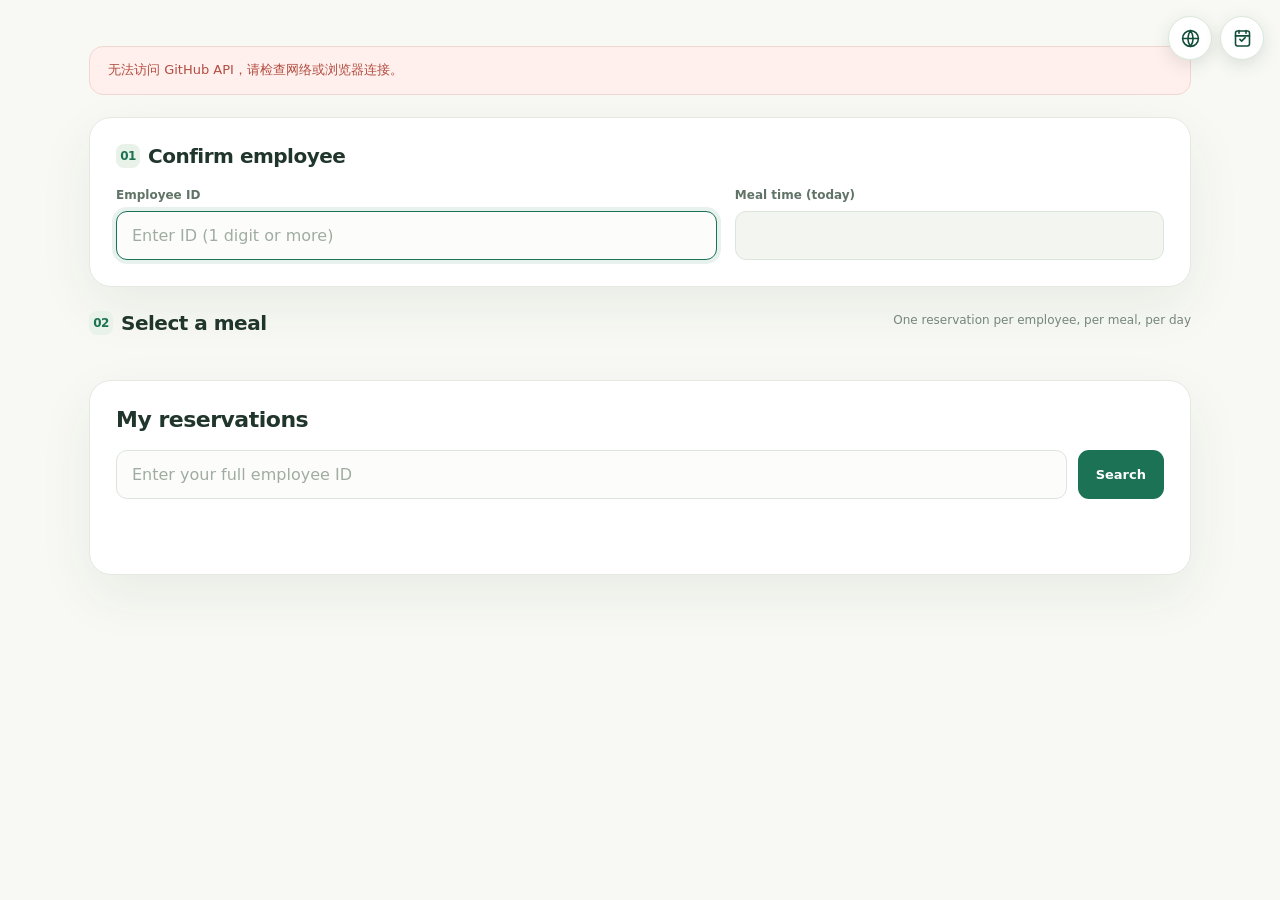
==== index.html @ 6b000e16 "Add files via upload" ====
<!doctype html>
<html lang="zh-CN">
<head>
  <meta charset="utf-8"><meta name="viewport" content="width=device-width, initial-scale=1">
  <meta name="theme-color" content="#f8f9f4">
  <title>员工用餐预约</title>
  <link rel="stylesheet" href="./styles.css">
</head>
<body class="staff-page">
  <!-- Two fixed, icon-only actions float over the page; they do not reserve a header row. -->
  <nav class="floating-staff-nav" aria-label="快速操作 / Quick actions">
    <label class="language-picker" for="languageSelect">
      <svg class="floating-icon" viewBox="0 0 24 24" fill="none" stroke="currentColor" stroke-width="1.8" stroke-linecap="round" stroke-linejoin="round" aria-hidden="true">
        <circle cx="12" cy="12" r="9"/><path d="M3 12h18M12 3a15 15 0 0 1 0 18M12 3a15 15 0 0 0 0 18"/>
      </svg>
      <select id="languageSelect" aria-label="选择语言 / Choose language / Elegir idioma">
        <option value="zh">中文</option>
        <option value="en">English</option>
        <option value="es">Español (México)</option>
      </select>
    </label>
    <a class="navlink" href="#myReservations" id="jumpToLookup" title="我的预约">
      <svg class="floating-icon" viewBox="0 0 24 24" fill="none" stroke="currentColor" stroke-width="1.8" stroke-linecap="round" stroke-linejoin="round" aria-hidden="true">
        <rect x="4" y="3.5" width="16" height="17" rx="2.4"/><path d="M8 3v3M16 3v3M4 9h16m-11 4 2 2 4-4"/>
      </svg>
      <span class="sr-only" data-i18n="myReservations">我的预约</span>
    </a>
  </nav>
  <main class="shell main compact-main">
    <div id="demoHint" class="notice hidden" data-i18n="demoNotice">🧪 演示模式：数据仅保存在当前浏览器，不会写入正式系统。</div>
    <div id="globalStatus" class="notice hidden" role="status" aria-live="polite"></div>
    <section class="panel" aria-labelledby="employeeTitle">
      <div class="panel-head"><h2 class="section-title" id="employeeTitle"><span class="step">01</span><span data-i18n="employeeSection">确认员工信息</span></h2></div>
      <div class="fields">
        <div>
          <label class="label" for="employeeInput" data-i18n="employeeId">员工工号</label>
          <div class="search-wrap"><input id="employeeInput" class="control" type="search" inputmode="numeric" autocomplete="off" placeholder="输入工号（支持 1 位起）" aria-autocomplete="list" aria-expanded="false" aria-controls="employeeDropdown"><div id="employeeDropdown" class="dropdown hidden" role="listbox"></div></div>
          <div id="selectedEmployee" class="employee-selected hidden"></div>
        </div>
        <div><label class="label" for="mealDate" data-i18n="mealDate">用餐时间（当天）</label><input id="mealDate" type="text" class="control fixed-date" readonly aria-readonly="true"></div>
      </div>
    </section>
    <section class="section-margin" aria-labelledby="mealsTitle"><div class="panel-head" style="margin-bottom:0"><h2 class="section-title" id="mealsTitle"><span class="step">02</span><span data-i18n="chooseMeal">选择预约餐次</span></h2><span class="hint" data-i18n="mealRule">每位员工每天每个餐次限预约一次</span></div><div id="mealsGrid" class="meal-grid"><div class="panel" style="grid-column:1/-1;color:#748b7b" data-i18n="loadingMeals">正在读取餐次设置…</div></div></section>
    <section id="myReservations" class="panel lookup-panel" aria-labelledby="lookupTitle"><div class="lookup-head"><h2 id="lookupTitle" data-i18n="lookupTitle">查看我的预约</h2></div><div class="lookup-row"><input id="lookupEmployeeId" type="search" inputmode="numeric" class="control" placeholder="输入完整工号查看预约号码"><button id="lookupBtn" class="action" data-i18n="lookupBtn">查询预约</button></div><div id="lookupStatus" class="status" role="status"></div><div id="reservationList" class="reservation-list" aria-live="polite"></div></section>
  </main>
  <div class="modal-backdrop" id="reserveModal" role="dialog" aria-modal="true" aria-labelledby="modalTitle" aria-hidden="true"><div class="modal"><button id="closeModal" class="x" aria-label="关闭">×</button><div class="confirm-icon" id="modalEmoji">🥢</div><h2 id="modalTitle"></h2><p id="modalText" class="modal-desc"></p><div class="modal-detail" id="modalDetail"></div><div id="modalStatus" class="status" aria-live="polite"></div><div class="modal-actions"><button id="cancelBtn" class="action secondary" data-i18n="goBack">返回修改</button><button id="confirmBtn" class="action" data-i18n="confirm">确认预约</button></div></div></div>
  <div id="toast" class="toast" role="status"></div>
  <script src="./config.js"></script><script type="module" src="./staff.js"></script>
</body></html>
---- styles.css ----
:root{--ink:#20352c;--muted:#75867b;--green:#1c7254;--green-dark:#124d3a;--line:#e6e9e1;--cream:#f8f9f4;--white:#fff;--gold:#c7a36e;--red:#b74f46;--shadow:0 20px 55px rgba(29,62,43,.07)}
*{box-sizing:border-box}html{scroll-behavior:smooth}body{margin:0;color:var(--ink);font-family:Inter,"PingFang SC","Microsoft YaHei",system-ui,sans-serif;background:var(--cream);-webkit-font-smoothing:antialiased}button,input,select{font:inherit}button{cursor:pointer}button:disabled{opacity:.55;cursor:not-allowed}a{color:inherit;text-decoration:none}.shell{max-width:1150px;margin:0 auto;padding:0 24px}.topbar{height:76px;display:flex;justify-content:space-between;align-items:center;border-bottom:1px solid rgba(33,71,50,.09);gap:15px}.logo{display:flex;align-items:center;gap:12px;font-weight:850;letter-spacing:-.5px;font-size:20px}.logo-mark{display:grid;place-items:center;height:40px;width:40px;border-radius:13px;background:var(--green-dark);color:#fff;font-size:20px}.logo small{display:block;font-size:10px;font-weight:650;letter-spacing:2px;color:var(--muted);margin-top:1px}.topnav{display:flex;gap:10px;align-items:center}.navlink{font-size:13px;font-weight:700;border:1px solid var(--line);padding:10px 15px;border-radius:100px;background:#fff}.navlink:hover{border-color:var(--green);color:var(--green)}.main{padding-top:35px;padding-bottom:70px}.eyebrow{text-transform:uppercase;letter-spacing:2.1px;font-size:11px;font-weight:850;color:var(--green)}h1,h2,h3,p{margin-top:0}h1{font-size:clamp(30px,5vw,49px);letter-spacing:-1.4px;line-height:1.15;margin-bottom:15px}h2{font-size:22px;letter-spacing:-.5px}.lead{line-height:1.85;color:#687c70;font-size:14px}.hero{background:linear-gradient(118deg,#e9f1e7 0%,#f8f7ee 70%);border:1px solid #e1e9dc;border-radius:25px;display:grid;grid-template-columns:1.5fr 1fr;padding:34px 40px;gap:22px;overflow:hidden;position:relative;min-height:232px}.hero:after{content:"";position:absolute;width:270px;height:270px;border-radius:100%;border:38px solid rgba(204,173,112,.16);right:-90px;top:-135px;pointer-events:none}.hero h1{position:relative;z-index:1}.hero-art{display:flex;justify-content:flex-end;align-items:center;font-size:103px;position:relative;z-index:1;filter:drop-shadow(0 14px 12px rgba(30,80,42,.13))}.hero .lead{max-width:570px;margin:0}.notice{margin:22px 0;padding:13px 18px;border-radius:14px;background:#edf4eb;color:#46745b;border:1px solid #d9e8d9;font-size:13px;line-height:1.6}.notice.error{background:#fff0ed;border-color:#f1d7d0;color:#b34d40}.notice.hidden,.hidden{display:none!important}.panel{background:var(--white);border:1px solid var(--line);border-radius:22px;box-shadow:var(--shadow);padding:26px}.panel-head{display:flex;justify-content:space-between;align-items:flex-start;gap:12px;margin-bottom:20px}.step{display:inline-flex;align-items:center;justify-content:center;width:24px;height:24px;border-radius:8px;background:#e8f2e9;color:var(--green);font-size:12px;font-weight:900;margin-right:8px}.section-title{display:flex;align-items:center;font-size:20px;margin:0}.hint{color:var(--muted);font-size:12px;line-height:1.6}.fields{display:grid;grid-template-columns:1.4fr 1fr;gap:18px}.label{font-size:12px;color:#607366;font-weight:750;display:block;margin-bottom:9px}.control{width:100%;height:49px;border:1px solid #dce5dc;background:#fcfdfa;border-radius:11px;color:var(--ink);padding:0 15px;outline:none;transition:box-shadow .2s,border-color .2s}.control:focus{border-color:var(--green);box-shadow:0 0 0 4px #1c72541a}.control::placeholder{color:#a0aca2}.search-wrap{position:relative}.dropdown{position:absolute;z-index:30;top:calc(100% + 5px);left:0;right:0;border-radius:13px;border:1px solid var(--line);background:#fff;box-shadow:0 15px 50px #253d2c26;max-height:260px;overflow-y:auto}.dropdown-item{display:flex;justify-content:space-between;gap:8px;padding:13px 15px;cursor:pointer;border-bottom:1px solid #f0f2ed;font-size:13px}.dropdown-item:hover,.dropdown-item.active{background:#edf6ef}.dropdown-item span{font-weight:800;color:var(--green)}.dropdown-item small{color:#74867d}.dropdown-message{padding:16px;color:var(--muted);font-size:12px}.employee-selected{background:#eaf5ec;border:1px solid #d2e9d9;margin-top:13px;padding:11px 14px;border-radius:11px;color:var(--green-dark);font-size:13px;display:flex;gap:9px;align-items:center;justify-content:space-between}.employee-selected button{background:none;border:0;font-size:12px;color:var(--green);text-decoration:underline}.tiny-note{font-size:11px;color:#8b9c8e;margin-top:8px;line-height:1.7}.section-margin{margin-top:24px}.meal-grid{display:grid;grid-template-columns:repeat(3,minmax(0,1fr));gap:15px;margin-top:20px}.meal-card{background:#fff;border:1px solid var(--line);padding:22px;border-radius:19px;min-height:231px;display:flex;flex-direction:column;transition:border .2s,transform .2s}.meal-card:hover{border-color:#bdcfc0;transform:translateY(-2px)}.meal-card.disabled{background:#f9f9f6;opacity:.68}.meal-top{display:flex;align-items:center;justify-content:space-between;gap:8px;margin-bottom:15px}.meal-emoji{font-size:35px}.pill{font-size:10px;font-weight:800;border-radius:99px;padding:6px 9px;background:#e8f3e8;color:#327452}.pill.lock{background:#f0f0ea;color:#788477}.meal-card h3{font-size:22px;margin:0 0 4px}.meal-card .subtitle{font-size:12px;color:var(--muted);margin-bottom:16px}.meal-time{font-size:13px;color:#51695b;font-weight:650;margin-bottom:16px}.action{padding:12px 18px;border:0;border-radius:11px;background:var(--green);color:#fff;font-size:13px;font-weight:800;transition:background .2s}.action:hover{background:var(--green-dark)}.action.ghost{background:#ebf3eb;color:var(--green)}.action.secondary{background:#fff;border:1px solid #d6e3d9;color:var(--green)}.action.danger{background:#fff1ef;border:1px solid #f6d4cf;color:#af4239}.action.small{padding:9px 12px;font-size:12px;border-radius:9px}.meal-card .action{margin-top:auto;width:100%}.status{font-size:13px;line-height:1.65;margin-top:11px;min-height:20px;color:var(--green)}.status.error{color:var(--red)}.lookup-panel{margin-top:25px}.lookup-head{display:flex;justify-content:space-between;align-items:center;gap:12px}.lookup-head h2{margin:0}.lookup-row{display:flex;gap:11px;margin-top:18px}.lookup-row .control{flex:1;min-width:0}.reservation-list{display:grid;gap:12px;margin-top:18px}.res-item{display:grid;grid-template-columns:1fr auto;gap:10px;padding:16px 18px;background:#f8faf6;border:1px solid #e5ece3;border-radius:13px}.res-item strong{font-size:14px}.res-item small{display:block;color:var(--muted);margin-top:7px;font-size:12px;line-height:1.7}.code{font-size:19px;color:var(--green);font-weight:900;letter-spacing:1px;font-variant-numeric:tabular-nums}.res-item .code{align-self:center}.footer{padding:27px 0 34px;border-top:1px solid var(--line);display:flex;gap:12px;justify-content:space-between;color:#8da096;font-size:11px}.modal-backdrop{position:fixed;inset:0;background:rgba(15,33,24,.54);z-index:100;display:none;align-items:center;justify-content:center;padding:20px}.modal-backdrop.on{display:flex}.modal{width:min(100%,470px);border-radius:24px;background:#fff;box-shadow:0 30px 80px #091d1644;padding:30px;position:relative}.modal .x{position:absolute;right:18px;top:14px;border:0;background:#f1f4ee;border-radius:100%;width:32px;height:32px;font-size:20px;color:#60816b}.confirm-icon{font-size:44px;margin:0 0 13px}.modal h2{margin:0 0 10px}.modal-desc{line-height:1.9;color:#678071;font-size:13px}.modal-detail{margin:18px 0;background:#f3f7f1;border-radius:12px;padding:16px;font-size:14px;line-height:2}.modal-detail strong{color:var(--green)}.modal-actions{display:flex;gap:10px;margin-top:18px}.modal-actions .action{flex:1}.toast{position:fixed;z-index:200;bottom:23px;left:50%;transform:translateX(-50%);background:var(--green-dark);color:#fff;padding:13px 22px;border-radius:14px;box-shadow:0 12px 35px #001d1640;max-width:min(500px,90vw);font-size:13px;display:none}.toast.show{display:block}
/* Admin */
.admin-shell{max-width:1240px}.admin-heading{display:flex;align-items:flex-start;justify-content:space-between;gap:20px;padding:34px 0 25px}.admin-heading h1{font-size:34px;margin:8px 0 8px}.flex{display:flex;align-items:center;gap:10px;flex-wrap:wrap}.muted{font-size:12px;color:var(--muted)}.stats{display:grid;grid-template-columns:repeat(4,1fr);gap:14px}.stat-card{background:#fff;border-radius:16px;border:1px solid var(--line);padding:20px}.stat-card .num{font-size:31px;font-weight:850;color:var(--green-dark);margin:9px 0 3px}.tabs{display:flex;gap:8px;margin:24px 0 18px;border-bottom:1px solid var(--line);padding-bottom:10px;overflow-x:auto}.tab{border:0;border-radius:10px;padding:11px 19px;background:transparent;color:#728779;font-weight:800;white-space:nowrap}.tab.active{background:#e5f0e6;color:var(--green)}.tab-panel{display:none}.tab-panel.active{display:block}.filters-admin{display:grid;grid-template-columns:1fr 1fr 1fr 1fr auto;gap:10px;align-items:end;margin-bottom:17px}.filter-field .label{margin-bottom:6px}.filter-field .control{height:42px}.table-scroll{overflow-x:auto}.data-table{border-collapse:collapse;width:100%;font-size:13px}.data-table th{color:#819287;font-size:11px;text-align:left;font-weight:800;background:#f7faf6;white-space:nowrap}.data-table th,.data-table td{padding:14px 12px;border-bottom:1px solid #edf0eb}.data-table td{white-space:nowrap}.data-table tr:hover td{background:#fafcf9}.data-table .id-cell{font-weight:800;color:var(--green);letter-spacing:.5px}.table-head{display:flex;align-items:center;justify-content:space-between;gap:10px;margin-bottom:17px}.admin-empty{text-align:center;padding:42px 0;color:var(--muted);font-size:13px}.upload-zone{display:grid;place-items:center;min-height:145px;text-align:center;border:2px dashed #ccded0;border-radius:15px;background:#f9fcf7;cursor:pointer;padding:16px}.upload-zone input{display:none}.upload-zone strong{display:block;margin:7px 0;font-size:15px}.upload-zone small{color:var(--muted)}.roster-split{display:grid;grid-template-columns:1fr 1.15fr;gap:20px}.tip-list{color:#6b8171;font-size:13px;line-height:2}.radio-row{display:flex;align-items:center;gap:16px;margin:15px 0;font-size:13px}.radio-row label{display:flex;gap:5px;align-items:center;cursor:pointer}.config-grid{display:grid;grid-template-columns:repeat(3,minmax(0,1fr));gap:14px;margin:18px 0}.config-card{border:1px solid var(--line);border-radius:17px;padding:19px;background:#fcfdfb}.config-card h3{margin-bottom:7px}.times{display:grid;grid-template-columns:1fr 1fr;gap:10px;margin-top:18px}.times input{min-width:0}.toggle-line{display:flex;gap:9px;align-items:center;margin-top:15px;font-size:13px;font-weight:700}.advanced{display:grid;grid-template-columns:1fr 1fr;gap:15px;margin-top:20px}.login-bg{min-height:calc(100vh - 77px);display:grid;place-items:center;padding:35px 20px}.login-panel{width:100%;max-width:430px}.login-panel h1{font-size:30px}.login-panel .control{margin:8px 0 16px}.login-panel .action{width:100%}.admin-row-actions{display:flex;gap:7px}.desktop-only{display:initial}.mobile-reservations{display:none}.admin-entries{display:grid;gap:10px}.admin-entry{padding:16px;border:1px solid var(--line);border-radius:14px}.admin-entry .item-head{display:flex;justify-content:space-between;gap:10px}.admin-entry .item-meta{font-size:12px;color:var(--muted);margin:9px 0;line-height:1.9}.admin-entry .action{margin-top:5px}
@media(max-width:850px){.meal-grid{grid-template-columns:repeat(2,minmax(0,1fr))}.stats{grid-template-columns:repeat(2,minmax(0,1fr))}.filters-admin{grid-template-columns:repeat(2,1fr)}.roster-split{grid-template-columns:1fr}.hero-art{font-size:77px}.hero{grid-template-columns:1.65fr 1fr}.config-grid{grid-template-columns:1fr 1fr}}
@media(max-width:600px){.shell{padding:0 16px}.topbar{height:67px}.logo{font-size:17px}.logo-mark{width:35px;height:35px}.navlink{font-size:11px;padding:8px 10px}.main{padding-top:18px}.hero{padding:26px 23px;grid-template-columns:1fr;min-height:225px}.hero-art{position:absolute;right:14px;bottom:4px;font-size:59px;opacity:.3}.hero h1{font-size:35px}.hero .lead{position:relative;z-index:1;max-width:88%;font-size:12px}.panel{padding:19px}.fields{grid-template-columns:1fr}.meal-grid{grid-template-columns:1fr}.meal-card{min-height:185px;padding:19px}.meal-card .meal-top{margin-bottom:4px}.meal-card h3{font-size:20px}.meal-card .subtitle{margin-bottom:7px}.meal-card .meal-time{margin-bottom:11px}.lookup-head{align-items:flex-start}.lookup-head h2{font-size:19px}.lookup-row{flex-direction:column}.res-item{grid-template-columns:1fr}.res-item .code{font-size:17px}.footer{flex-direction:column}.admin-heading{display:block;padding-top:26px}.admin-heading h1{font-size:29px}.admin-heading .flex{margin-top:14px}.stats{gap:9px}.stat-card{padding:14px}.stat-card .num{font-size:25px}.tabs{margin-top:17px}.filters-admin{grid-template-columns:1fr 1fr}.filters-admin .action{grid-column:span 2}.data-table{min-width:650px}.mobile-reservations{display:block}.desktop-reservations{display:none}.config-grid,.advanced{grid-template-columns:1fr}.modal{padding:23px}.modal-actions{flex-direction:column-reverse}}
/* v2: compact employee layout, locked calendar day, language switch and configurable meals */
.compact-main{padding-top:25px;padding-bottom:55px}
.staff-topbar{height:73px}
.language-btn{white-space:nowrap;color:var(--green-dark)}
.fixed-date{background:#f3f6f0;cursor:default;color:#526f5c;font-weight:750}
.meal-grid{grid-template-columns:repeat(auto-fit,minmax(235px,1fr))}
.meal-card .subtitle:empty{display:none}
.config-grid{grid-template-columns:repeat(auto-fit,minmax(275px,1fr))}
.config-card .meal-name-fields{display:grid;grid-template-columns:1fr;gap:9px;margin:14px 0}
.config-card .meal-name-fields .label{margin-bottom:5px}
.config-card .meal-name-fields .control{height:41px}
.config-card .meal-card-header{display:flex;justify-content:space-between;align-items:center;gap:8px}
.config-card .meal-card-header .btn-row{display:flex;gap:5px}
.config-card .meal-card-header .small{padding:7px 10px}
@media(max-width:600px){.staff-topbar .logo{font-size:15px}.staff-topbar .topnav{gap:6px}.staff-topbar .navlink{font-size:11px;padding:8px 9px}}

/* V3: explicitly selectable language; compact admin sign-in view */
.language-picker{
  display:inline-flex;align-items:center;position:relative;gap:7px;
  min-height:39px;padding:0 12px;border:1px solid var(--line);border-radius:100px;
  background:#fff;color:var(--green-dark);font-size:13px;font-weight:750;
  transition:border-color .2s,box-shadow .2s;
}
.language-picker:hover{border-color:var(--green)}
.language-picker:focus-within{border-color:var(--green);box-shadow:0 0 0 4px #1c72541a}
.language-picker .language-icon{font-size:14px;flex:none}
.language-picker select{
  appearance:none;-webkit-appearance:none;border:0;background:transparent;
  color:inherit;font-weight:750;font-size:13px;outline:0;cursor:pointer;
  padding:8px 15px 8px 0;max-width:150px;min-width:0;
}
.language-picker select option{background:#fff;color:#253b30}
.language-chevron{position:absolute;right:10px;top:50%;transform:translateY(-55%);font-size:17px;pointer-events:none;color:var(--green-dark)}
/* Login only fills the viewport; the dashboard scrolls normally after signing in. */
body.admin-login-mode{height:100dvh;min-height:100vh;display:flex;flex-direction:column;overflow:hidden}
.admin-login-mode > .topbar{flex:none;width:100%}
.admin-login-mode .login-bg{flex:1;min-height:0;display:flex;align-items:center;justify-content:center;padding:16px 20px}
.admin-login-mode > .footer{display:none}
.login-panel{max-width:410px;padding:28px 30px}
.login-icon{width:50px;height:50px;display:grid;place-items:center;background:#ecf4ec;border-radius:16px;font-size:27px;margin:0 0 17px}
.login-panel .eyebrow{margin-bottom:8px}
.login-panel h1{font-size:27px;margin-bottom:10px;letter-spacing:-.7px}
.login-panel .login-subtitle{font-size:13px;margin-bottom:20px;line-height:1.6}
.login-panel .control{margin:0 0 13px}
.login-panel .action{min-height:45px}
.login-panel .status{margin-top:8px;min-height:0}
.login-panel .login-note{margin-top:15px;margin-bottom:0}
@media(max-width:600px){
  .language-picker{padding:0 9px;gap:4px;min-height:36px}
  .language-picker select{max-width:100px;font-size:12px;padding-right:14px}
  .language-chevron{right:8px}
  .login-panel{padding:23px 22px}
  .admin-login-mode .login-bg{padding:12px 16px}
}
@media(max-height:600px){
  body.admin-login-mode{height:auto;min-height:100dvh;overflow-y:auto}
  .admin-login-mode .login-bg{min-height:0;padding:12px 16px}
  .login-panel{padding:18px 22px}
  .login-icon{display:none}
  .login-panel .login-subtitle{margin-bottom:13px}
}

/* V6 — Floating icon-only controls. No blank header row above the form. */
.staff-page .meal-grid{grid-template-columns:repeat(3,minmax(0,1fr))}
.staff-page .compact-main{padding-top:24px}
.sr-only{position:absolute!important;width:1px;height:1px;padding:0;margin:-1px;overflow:hidden;clip:rect(0,0,0,0);white-space:nowrap;border:0}
.staff-page .floating-staff-nav{
  position:fixed;
  top:16px;
  right:16px;
  z-index:60;
  display:flex;
  align-items:center;
  gap:8px;
  padding:0;
  background:none;
  box-shadow:none;
}
.staff-page .floating-staff-nav .language-picker,
.staff-page .floating-staff-nav .navlink{
  width:44px;height:44px;min-height:44px;
  padding:0;margin:0;
  display:flex;align-items:center;justify-content:center;
  position:relative;border:1px solid #dbe6dc;
  border-radius:50%;background:#fff;
  color:var(--green-dark);
  box-shadow:0 5px 18px rgba(29,62,43,.13);
  transition:background .2s,border-color .2s,box-shadow .2s;
}
.staff-page .floating-staff-nav .language-picker:hover,
.staff-page .floating-staff-nav .navlink:hover{background:#ebf4ed;border-color:#8db69d}
.staff-page .floating-staff-nav .navlink:focus-visible,
.staff-page .floating-staff-nav .language-picker:focus-within{
  outline:2px solid var(--green);outline-offset:3px;
}
.staff-page .floating-staff-nav .floating-icon{width:21px;height:21px;pointer-events:none;flex:none}
/* Keep the native dropdown behaviour and keyboard/assistive-tech access;
   its visible face is replaced by the globe icon. */
.staff-page .floating-staff-nav .language-picker select{
  position:absolute;inset:0;width:100%;height:100%;
  opacity:0;cursor:pointer;appearance:auto;
  padding:0;margin:0;max-width:none;border:0;
}
.meals-empty{grid-column:1/-1;text-align:center;color:var(--muted);font-size:14px;line-height:1.7;padding:34px 20px}
@media(max-width:850px){.staff-page .meal-grid{grid-template-columns:repeat(2,minmax(0,1fr))}}
@media(max-width:600px){
  .staff-page .meal-grid{grid-template-columns:1fr}
  .staff-page .compact-main{padding-top:15px}
  .staff-page .floating-staff-nav{top:10px;right:10px;gap:7px}
  .staff-page .floating-staff-nav .language-picker,
  .staff-page .floating-staff-nav .navlink{width:40px;height:40px;min-height:40px}
  .staff-page .floating-staff-nav .floating-icon{width:19px;height:19px}
}

/* V7: Hide the empty header during login, leave logout at the right after login. */
.admin-actions-bar{justify-content:flex-end;}
body.admin-login-mode > .admin-actions-bar{display:none;}
body.admin-login-mode .login-bg{min-height:100dvh;}
@media(max-height:600px){body.admin-login-mode .login-bg{min-height:100dvh;}}

/* V8: Admin dashboard title and logout share one compact top row. */
.admin-heading{display:flex;align-items:center;justify-content:space-between;flex-wrap:nowrap;gap:14px;padding:23px 0 20px}
.admin-heading h1{font-size:32px;line-height:1.2;margin:0;white-space:nowrap}
.admin-heading-tools{display:flex;align-items:center;justify-content:flex-end;gap:10px;margin-left:auto;white-space:nowrap}
.admin-heading > #logoutBtn{flex:none;white-space:nowrap}
@media(max-width:600px){
  .admin-heading{display:grid;grid-template-columns:minmax(0,1fr) auto;grid-template-areas:"title logout" "tools tools";column-gap:10px;row-gap:10px;padding:18px 0 16px}
  .admin-heading h1{grid-area:title;font-size:27px;min-width:0}
  .admin-heading-tools{grid-area:tools;justify-self:end;margin:0;flex-wrap:wrap}
  .admin-heading > #logoutBtn{grid-area:logout}
}
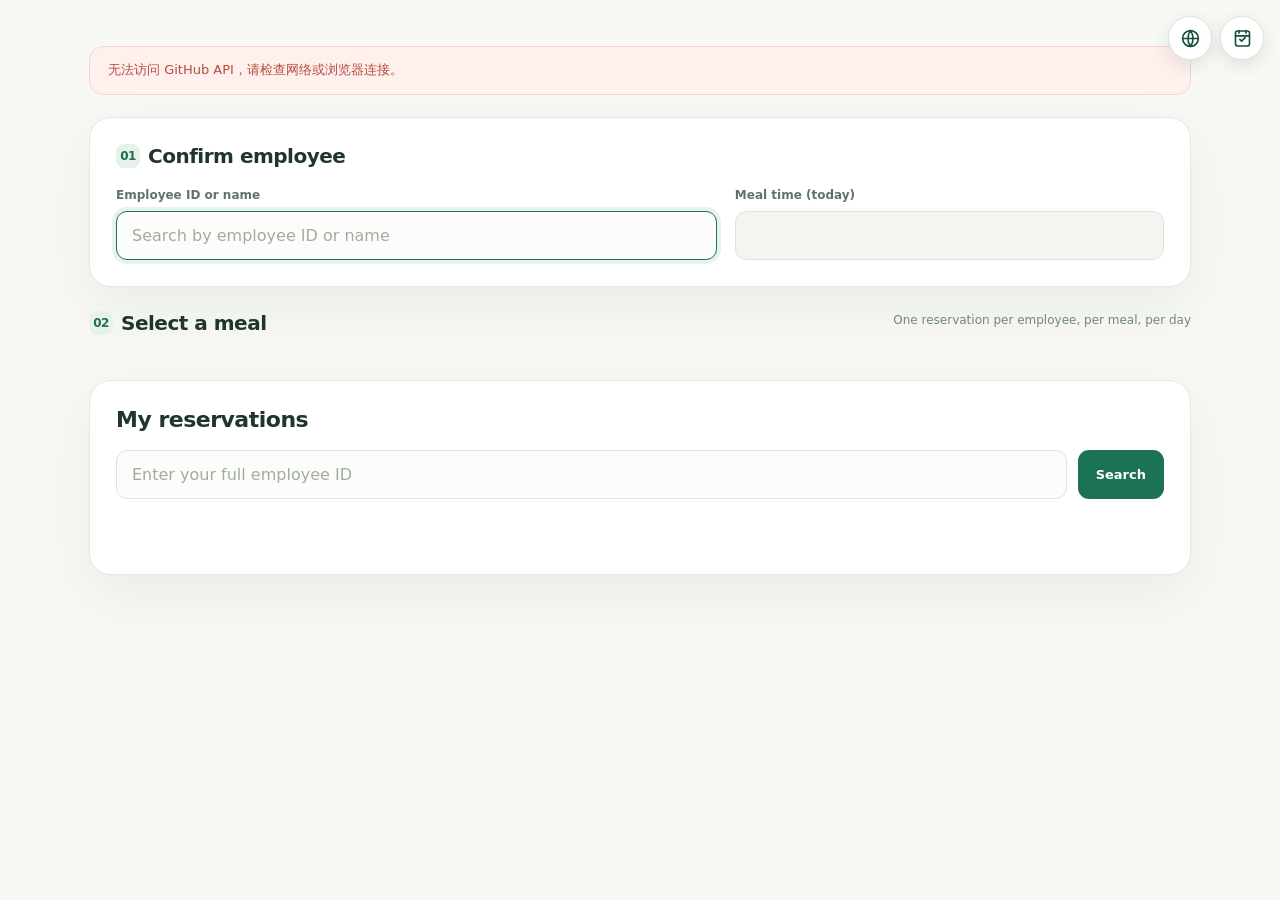
==== commit b1667535: "Add files via upload" ====
--- a/index.html
+++ b/index.html
@@ -33,8 +33,8 @@
       <div class="panel-head"><h2 class="section-title" id="employeeTitle"><span class="step">01</span><span data-i18n="employeeSection">确认员工信息</span></h2></div>
       <div class="fields">
         <div>
-          <label class="label" for="employeeInput" data-i18n="employeeId">员工工号</label>
-          <div class="search-wrap"><input id="employeeInput" class="control" type="search" inputmode="numeric" autocomplete="off" placeholder="输入工号（支持 1 位起）" aria-autocomplete="list" aria-expanded="false" aria-controls="employeeDropdown"><div id="employeeDropdown" class="dropdown hidden" role="listbox"></div></div>
+          <label class="label" for="employeeInput" data-i18n="employeeId">员工工号或姓名</label>
+          <div class="search-wrap"><input id="employeeInput" class="control" type="search" inputmode="search" maxlength="80" autocomplete="off" placeholder="输入工号或员工姓名" aria-autocomplete="list" aria-expanded="false" aria-controls="employeeDropdown"><div id="employeeDropdown" class="dropdown hidden" role="listbox"></div></div>
           <div id="selectedEmployee" class="employee-selected hidden"></div>
         </div>
         <div><label class="label" for="mealDate" data-i18n="mealDate">用餐时间（当天）</label><input id="mealDate" type="text" class="control fixed-date" readonly aria-readonly="true"></div>
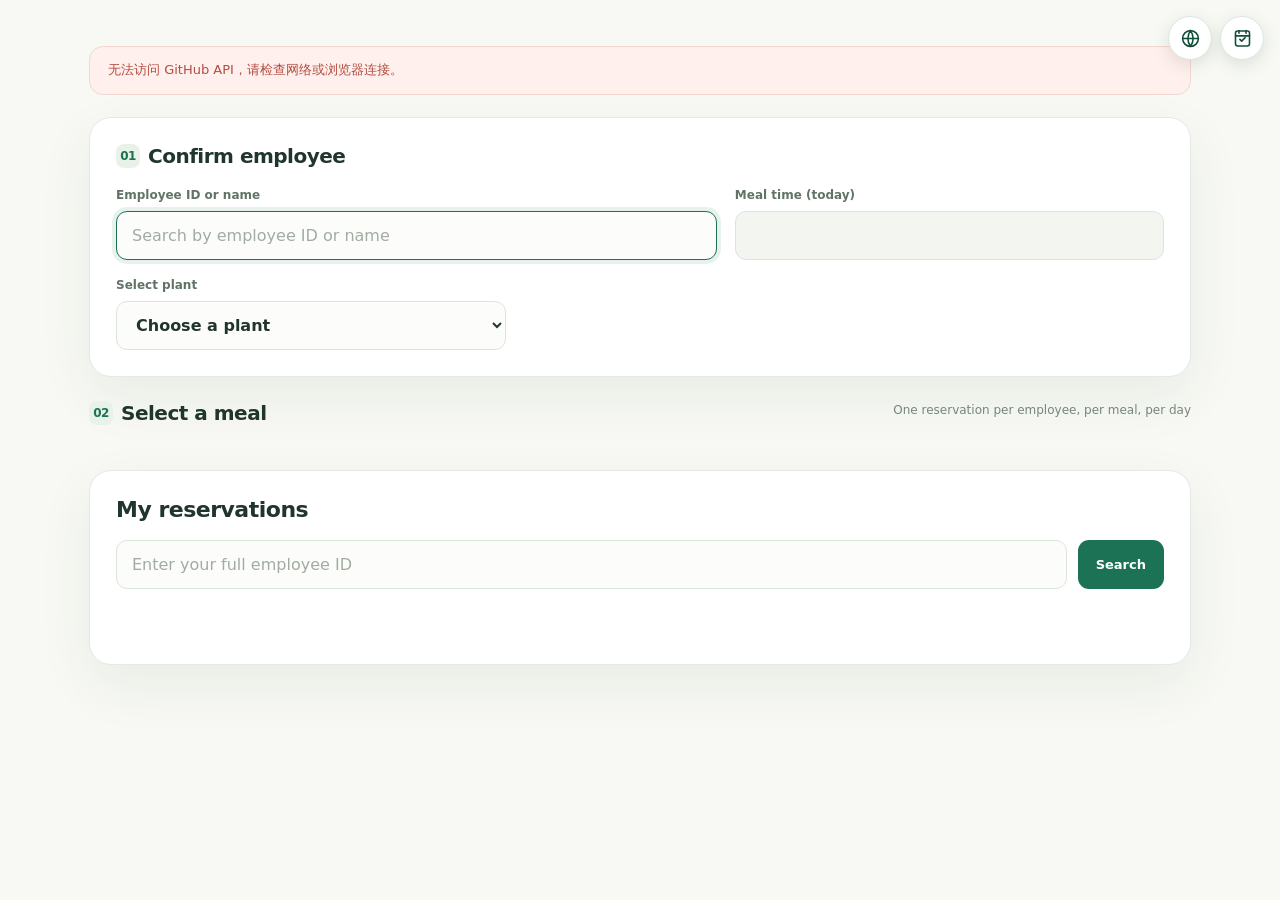
==== commit ff7a9817: "Add files via upload" ====
--- a/index.html
+++ b/index.html
@@ -38,6 +38,9 @@
           <div id="selectedEmployee" class="employee-selected hidden"></div>
         </div>
         <div><label class="label" for="mealDate" data-i18n="mealDate">用餐时间（当天）</label><input id="mealDate" type="text" class="control fixed-date" readonly aria-readonly="true"></div>
+        <div class="plant-field"><label class="label" for="plantSelect" data-i18n="plantLabel">选择 Plant</label>
+          <select class="control" id="plantSelect" required><option value="" data-i18n="plantPlaceholder">请选择 Plant</option><option value="D">Plant D</option><option value="G">Plant G</option><option value="B">Plant B</option><option value="H">Plant H</option></select>
+        </div>
       </div>
     </section>
     <section class="section-margin" aria-labelledby="mealsTitle"><div class="panel-head" style="margin-bottom:0"><h2 class="section-title" id="mealsTitle"><span class="step">02</span><span data-i18n="chooseMeal">选择预约餐次</span></h2><span class="hint" data-i18n="mealRule">每位员工每天每个餐次限预约一次</span></div><div id="mealsGrid" class="meal-grid"><div class="panel" style="grid-column:1/-1;color:#748b7b" data-i18n="loadingMeals">正在读取餐次设置…</div></div></section>
--- a/styles.css
+++ b/styles.css
@@ -135,3 +135,30 @@
   .admin-heading-tools{grid-area:tools;justify-self:end;margin:0;flex-wrap:wrap}
   .admin-heading > #logoutBtn{grid-area:logout}
 }
+
+/* V11: make the mobile reservation-lookup field match the employee-search field.
+   The desktop flex:1 rule must not shrink the input in a column flex container. */
+@media (max-width:600px){
+  .staff-page .lookup-row .control{
+    flex:none;
+    width:100%;
+    height:49px;
+    min-height:49px;
+    padding:0 15px;
+    border-radius:11px;
+    font-size:16px;
+  }
+}
+
+/* V12 — separate required Plant dropdown; remains full-width on mobile. */
+.fields .plant-field{grid-column:1/-1;max-width:390px}
+.fields .plant-field select{appearance:auto;background:#fcfdfa;font-weight:750}
+@media(max-width:600px){.fields .plant-field{max-width:none}}
+
+/* V12 — viewing all 19 roster columns without an enormous table */
+.roster-dialog{border:1px solid #e2e9df;border-radius:19px;padding:24px;width:min(700px,calc(100% - 32px));max-height:82vh;box-shadow:0 25px 90px #172d2140;color:#223e31}
+.roster-dialog::backdrop{background:#10241ac2}
+.roster-detail-rows{display:grid;gap:0;max-height:62vh;overflow:auto}
+.roster-detail-row{display:grid;grid-template-columns:minmax(145px,1fr) minmax(0,2fr);gap:15px;padding:11px 4px;border-bottom:1px solid #e9eee6;font-size:13px;word-break:break-word}
+.roster-detail-row strong{color:#597566;white-space:pre-wrap}
+@media(max-width:600px){.roster-detail-row{grid-template-columns:1fr;gap:5px}}
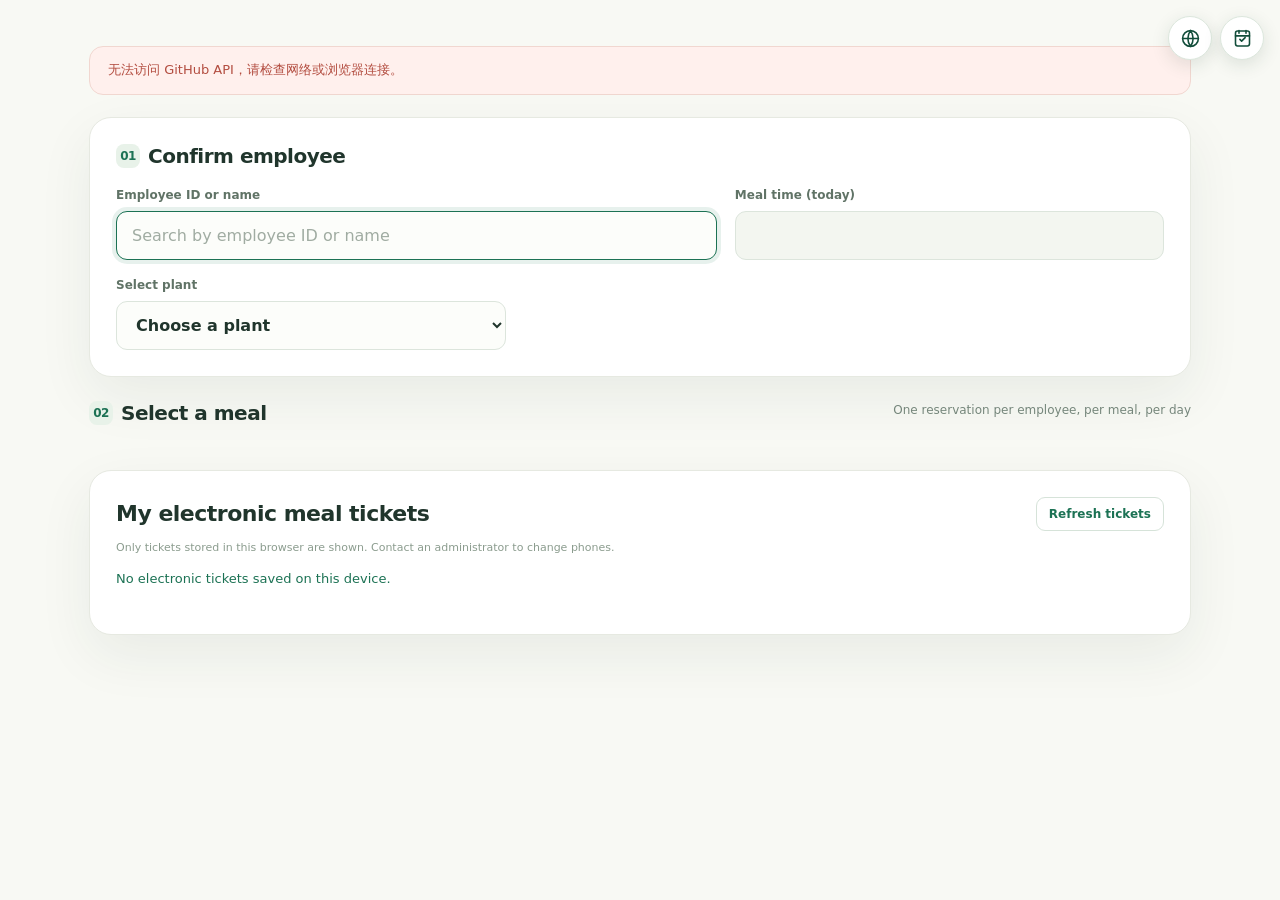
==== commit 4206306c: "Add files via upload 大版本更新" ====
--- a/index.html
+++ b/index.html
@@ -44,9 +44,28 @@
       </div>
     </section>
     <section class="section-margin" aria-labelledby="mealsTitle"><div class="panel-head" style="margin-bottom:0"><h2 class="section-title" id="mealsTitle"><span class="step">02</span><span data-i18n="chooseMeal">选择预约餐次</span></h2><span class="hint" data-i18n="mealRule">每位员工每天每个餐次限预约一次</span></div><div id="mealsGrid" class="meal-grid"><div class="panel" style="grid-column:1/-1;color:#748b7b" data-i18n="loadingMeals">正在读取餐次设置…</div></div></section>
-    <section id="myReservations" class="panel lookup-panel" aria-labelledby="lookupTitle"><div class="lookup-head"><h2 id="lookupTitle" data-i18n="lookupTitle">查看我的预约</h2></div><div class="lookup-row"><input id="lookupEmployeeId" type="search" inputmode="numeric" class="control" placeholder="输入完整工号查看预约号码"><button id="lookupBtn" class="action" data-i18n="lookupBtn">查询预约</button></div><div id="lookupStatus" class="status" role="status"></div><div id="reservationList" class="reservation-list" aria-live="polite"></div></section>
+    <section id="myReservations" class="panel lookup-panel" aria-labelledby="lookupTitle">
+      <div class="lookup-head"><h2 id="lookupTitle" data-i18n="ticketMyTitle">我的电子餐票</h2><button id="ticketRefresh" class="action secondary small" type="button" data-i18n="ticketRefresh">刷新餐票状态</button></div>
+      <p class="tiny-note" data-i18n="ticketLocalInfo">仅显示保存在本机浏览器中的餐票。更换手机请联系管理员。</p>
+      <div id="lookupStatus" class="status" role="status" aria-live="polite"></div>
+      <div id="reservationList" class="reservation-list" aria-live="polite"></div>
+    </section>
   </main>
   <div class="modal-backdrop" id="reserveModal" role="dialog" aria-modal="true" aria-labelledby="modalTitle" aria-hidden="true"><div class="modal"><button id="closeModal" class="x" aria-label="关闭">×</button><div class="confirm-icon" id="modalEmoji">🥢</div><h2 id="modalTitle"></h2><p id="modalText" class="modal-desc"></p><div class="modal-detail" id="modalDetail"></div><div id="modalStatus" class="status" aria-live="polite"></div><div class="modal-actions"><button id="cancelBtn" class="action secondary" data-i18n="goBack">返回修改</button><button id="confirmBtn" class="action" data-i18n="confirm">确认预约</button></div></div></div>
+  <div id="ticketOverlay" class="ticket-overlay hidden" role="dialog" aria-modal="true" aria-labelledby="ticketOverlayTitle" aria-hidden="true">
+    <div id="ticketScreen" class="ticket-screen">
+      <button type="button" id="ticketClose" class="ticket-overlay-close" aria-label="Close">×</button>
+      <div id="ticketMainIcon" class="ticket-big-icon" aria-hidden="true">🎟️</div>
+      <h2 id="ticketOverlayTitle"></h2>
+      <div id="ticketCode" class="ticket-big-code"></div>
+      <p id="ticketDetails" class="ticket-details"></p>
+      <div id="ticketSlide" class="ticket-slide" role="slider" tabindex="0" aria-valuemin="0" aria-valuemax="100" aria-valuenow="0" aria-label="滑动撕票">
+        <span id="ticketSlideKnob" class="ticket-slide-knob">❯❯</span><span id="ticketSlideHint" class="ticket-slide-hint"></span>
+      </div>
+      <div id="ticketVisual" class="ticket-visual hidden"><div id="ticketSymbol" class="ticket-symbol"></div><div id="ticketSeconds" class="ticket-seconds"></div><div id="ticketCountdown" class="ticket-countdown"></div></div>
+      <p id="ticketOverlayStatus" class="ticket-overlay-status" role="status" aria-live="polite"></p>
+    </div>
+  </div>
   <div id="toast" class="toast" role="status"></div>
   <script src="./config.js"></script><script type="module" src="./staff.js"></script>
 </body></html>
--- a/styles.css
+++ b/styles.css
@@ -1,9 +1,9 @@
 :root{--ink:#20352c;--muted:#75867b;--green:#1c7254;--green-dark:#124d3a;--line:#e6e9e1;--cream:#f8f9f4;--white:#fff;--gold:#c7a36e;--red:#b74f46;--shadow:0 20px 55px rgba(29,62,43,.07)}
 *{box-sizing:border-box}html{scroll-behavior:smooth}body{margin:0;color:var(--ink);font-family:Inter,"PingFang SC","Microsoft YaHei",system-ui,sans-serif;background:var(--cream);-webkit-font-smoothing:antialiased}button,input,select{font:inherit}button{cursor:pointer}button:disabled{opacity:.55;cursor:not-allowed}a{color:inherit;text-decoration:none}.shell{max-width:1150px;margin:0 auto;padding:0 24px}.topbar{height:76px;display:flex;justify-content:space-between;align-items:center;border-bottom:1px solid rgba(33,71,50,.09);gap:15px}.logo{display:flex;align-items:center;gap:12px;font-weight:850;letter-spacing:-.5px;font-size:20px}.logo-mark{display:grid;place-items:center;height:40px;width:40px;border-radius:13px;background:var(--green-dark);color:#fff;font-size:20px}.logo small{display:block;font-size:10px;font-weight:650;letter-spacing:2px;color:var(--muted);margin-top:1px}.topnav{display:flex;gap:10px;align-items:center}.navlink{font-size:13px;font-weight:700;border:1px solid var(--line);padding:10px 15px;border-radius:100px;background:#fff}.navlink:hover{border-color:var(--green);color:var(--green)}.main{padding-top:35px;padding-bottom:70px}.eyebrow{text-transform:uppercase;letter-spacing:2.1px;font-size:11px;font-weight:850;color:var(--green)}h1,h2,h3,p{margin-top:0}h1{font-size:clamp(30px,5vw,49px);letter-spacing:-1.4px;line-height:1.15;margin-bottom:15px}h2{font-size:22px;letter-spacing:-.5px}.lead{line-height:1.85;color:#687c70;font-size:14px}.hero{background:linear-gradient(118deg,#e9f1e7 0%,#f8f7ee 70%);border:1px solid #e1e9dc;border-radius:25px;display:grid;grid-template-columns:1.5fr 1fr;padding:34px 40px;gap:22px;overflow:hidden;position:relative;min-height:232px}.hero:after{content:"";position:absolute;width:270px;height:270px;border-radius:100%;border:38px solid rgba(204,173,112,.16);right:-90px;top:-135px;pointer-events:none}.hero h1{position:relative;z-index:1}.hero-art{display:flex;justify-content:flex-end;align-items:center;font-size:103px;position:relative;z-index:1;filter:drop-shadow(0 14px 12px rgba(30,80,42,.13))}.hero .lead{max-width:570px;margin:0}.notice{margin:22px 0;padding:13px 18px;border-radius:14px;background:#edf4eb;color:#46745b;border:1px solid #d9e8d9;font-size:13px;line-height:1.6}.notice.error{background:#fff0ed;border-color:#f1d7d0;color:#b34d40}.notice.hidden,.hidden{display:none!important}.panel{background:var(--white);border:1px solid var(--line);border-radius:22px;box-shadow:var(--shadow);padding:26px}.panel-head{display:flex;justify-content:space-between;align-items:flex-start;gap:12px;margin-bottom:20px}.step{display:inline-flex;align-items:center;justify-content:center;width:24px;height:24px;border-radius:8px;background:#e8f2e9;color:var(--green);font-size:12px;font-weight:900;margin-right:8px}.section-title{display:flex;align-items:center;font-size:20px;margin:0}.hint{color:var(--muted);font-size:12px;line-height:1.6}.fields{display:grid;grid-template-columns:1.4fr 1fr;gap:18px}.label{font-size:12px;color:#607366;font-weight:750;display:block;margin-bottom:9px}.control{width:100%;height:49px;border:1px solid #dce5dc;background:#fcfdfa;border-radius:11px;color:var(--ink);padding:0 15px;outline:none;transition:box-shadow .2s,border-color .2s}.control:focus{border-color:var(--green);box-shadow:0 0 0 4px #1c72541a}.control::placeholder{color:#a0aca2}.search-wrap{position:relative}.dropdown{position:absolute;z-index:30;top:calc(100% + 5px);left:0;right:0;border-radius:13px;border:1px solid var(--line);background:#fff;box-shadow:0 15px 50px #253d2c26;max-height:260px;overflow-y:auto}.dropdown-item{display:flex;justify-content:space-between;gap:8px;padding:13px 15px;cursor:pointer;border-bottom:1px solid #f0f2ed;font-size:13px}.dropdown-item:hover,.dropdown-item.active{background:#edf6ef}.dropdown-item span{font-weight:800;color:var(--green)}.dropdown-item small{color:#74867d}.dropdown-message{padding:16px;color:var(--muted);font-size:12px}.employee-selected{background:#eaf5ec;border:1px solid #d2e9d9;margin-top:13px;padding:11px 14px;border-radius:11px;color:var(--green-dark);font-size:13px;display:flex;gap:9px;align-items:center;justify-content:space-between}.employee-selected button{background:none;border:0;font-size:12px;color:var(--green);text-decoration:underline}.tiny-note{font-size:11px;color:#8b9c8e;margin-top:8px;line-height:1.7}.section-margin{margin-top:24px}.meal-grid{display:grid;grid-template-columns:repeat(3,minmax(0,1fr));gap:15px;margin-top:20px}.meal-card{background:#fff;border:1px solid var(--line);padding:22px;border-radius:19px;min-height:231px;display:flex;flex-direction:column;transition:border .2s,transform .2s}.meal-card:hover{border-color:#bdcfc0;transform:translateY(-2px)}.meal-card.disabled{background:#f9f9f6;opacity:.68}.meal-top{display:flex;align-items:center;justify-content:space-between;gap:8px;margin-bottom:15px}.meal-emoji{font-size:35px}.pill{font-size:10px;font-weight:800;border-radius:99px;padding:6px 9px;background:#e8f3e8;color:#327452}.pill.lock{background:#f0f0ea;color:#788477}.meal-card h3{font-size:22px;margin:0 0 4px}.meal-card .subtitle{font-size:12px;color:var(--muted);margin-bottom:16px}.meal-time{font-size:13px;color:#51695b;font-weight:650;margin-bottom:16px}.action{padding:12px 18px;border:0;border-radius:11px;background:var(--green);color:#fff;font-size:13px;font-weight:800;transition:background .2s}.action:hover{background:var(--green-dark)}.action.ghost{background:#ebf3eb;color:var(--green)}.action.secondary{background:#fff;border:1px solid #d6e3d9;color:var(--green)}.action.danger{background:#fff1ef;border:1px solid #f6d4cf;color:#af4239}.action.small{padding:9px 12px;font-size:12px;border-radius:9px}.meal-card .action{margin-top:auto;width:100%}.status{font-size:13px;line-height:1.65;margin-top:11px;min-height:20px;color:var(--green)}.status.error{color:var(--red)}.lookup-panel{margin-top:25px}.lookup-head{display:flex;justify-content:space-between;align-items:center;gap:12px}.lookup-head h2{margin:0}.lookup-row{display:flex;gap:11px;margin-top:18px}.lookup-row .control{flex:1;min-width:0}.reservation-list{display:grid;gap:12px;margin-top:18px}.res-item{display:grid;grid-template-columns:1fr auto;gap:10px;padding:16px 18px;background:#f8faf6;border:1px solid #e5ece3;border-radius:13px}.res-item strong{font-size:14px}.res-item small{display:block;color:var(--muted);margin-top:7px;font-size:12px;line-height:1.7}.code{font-size:19px;color:var(--green);font-weight:900;letter-spacing:1px;font-variant-numeric:tabular-nums}.res-item .code{align-self:center}.footer{padding:27px 0 34px;border-top:1px solid var(--line);display:flex;gap:12px;justify-content:space-between;color:#8da096;font-size:11px}.modal-backdrop{position:fixed;inset:0;background:rgba(15,33,24,.54);z-index:100;display:none;align-items:center;justify-content:center;padding:20px}.modal-backdrop.on{display:flex}.modal{width:min(100%,470px);border-radius:24px;background:#fff;box-shadow:0 30px 80px #091d1644;padding:30px;position:relative}.modal .x{position:absolute;right:18px;top:14px;border:0;background:#f1f4ee;border-radius:100%;width:32px;height:32px;font-size:20px;color:#60816b}.confirm-icon{font-size:44px;margin:0 0 13px}.modal h2{margin:0 0 10px}.modal-desc{line-height:1.9;color:#678071;font-size:13px}.modal-detail{margin:18px 0;background:#f3f7f1;border-radius:12px;padding:16px;font-size:14px;line-height:2}.modal-detail strong{color:var(--green)}.modal-actions{display:flex;gap:10px;margin-top:18px}.modal-actions .action{flex:1}.toast{position:fixed;z-index:200;bottom:23px;left:50%;transform:translateX(-50%);background:var(--green-dark);color:#fff;padding:13px 22px;border-radius:14px;box-shadow:0 12px 35px #001d1640;max-width:min(500px,90vw);font-size:13px;display:none}.toast.show{display:block}
 /* Admin */
-.admin-shell{max-width:1240px}.admin-heading{display:flex;align-items:flex-start;justify-content:space-between;gap:20px;padding:34px 0 25px}.admin-heading h1{font-size:34px;margin:8px 0 8px}.flex{display:flex;align-items:center;gap:10px;flex-wrap:wrap}.muted{font-size:12px;color:var(--muted)}.stats{display:grid;grid-template-columns:repeat(4,1fr);gap:14px}.stat-card{background:#fff;border-radius:16px;border:1px solid var(--line);padding:20px}.stat-card .num{font-size:31px;font-weight:850;color:var(--green-dark);margin:9px 0 3px}.tabs{display:flex;gap:8px;margin:24px 0 18px;border-bottom:1px solid var(--line);padding-bottom:10px;overflow-x:auto}.tab{border:0;border-radius:10px;padding:11px 19px;background:transparent;color:#728779;font-weight:800;white-space:nowrap}.tab.active{background:#e5f0e6;color:var(--green)}.tab-panel{display:none}.tab-panel.active{display:block}.filters-admin{display:grid;grid-template-columns:1fr 1fr 1fr 1fr auto;gap:10px;align-items:end;margin-bottom:17px}.filter-field .label{margin-bottom:6px}.filter-field .control{height:42px}.table-scroll{overflow-x:auto}.data-table{border-collapse:collapse;width:100%;font-size:13px}.data-table th{color:#819287;font-size:11px;text-align:left;font-weight:800;background:#f7faf6;white-space:nowrap}.data-table th,.data-table td{padding:14px 12px;border-bottom:1px solid #edf0eb}.data-table td{white-space:nowrap}.data-table tr:hover td{background:#fafcf9}.data-table .id-cell{font-weight:800;color:var(--green);letter-spacing:.5px}.table-head{display:flex;align-items:center;justify-content:space-between;gap:10px;margin-bottom:17px}.admin-empty{text-align:center;padding:42px 0;color:var(--muted);font-size:13px}.upload-zone{display:grid;place-items:center;min-height:145px;text-align:center;border:2px dashed #ccded0;border-radius:15px;background:#f9fcf7;cursor:pointer;padding:16px}.upload-zone input{display:none}.upload-zone strong{display:block;margin:7px 0;font-size:15px}.upload-zone small{color:var(--muted)}.roster-split{display:grid;grid-template-columns:1fr 1.15fr;gap:20px}.tip-list{color:#6b8171;font-size:13px;line-height:2}.radio-row{display:flex;align-items:center;gap:16px;margin:15px 0;font-size:13px}.radio-row label{display:flex;gap:5px;align-items:center;cursor:pointer}.config-grid{display:grid;grid-template-columns:repeat(3,minmax(0,1fr));gap:14px;margin:18px 0}.config-card{border:1px solid var(--line);border-radius:17px;padding:19px;background:#fcfdfb}.config-card h3{margin-bottom:7px}.times{display:grid;grid-template-columns:1fr 1fr;gap:10px;margin-top:18px}.times input{min-width:0}.toggle-line{display:flex;gap:9px;align-items:center;margin-top:15px;font-size:13px;font-weight:700}.advanced{display:grid;grid-template-columns:1fr 1fr;gap:15px;margin-top:20px}.login-bg{min-height:calc(100vh - 77px);display:grid;place-items:center;padding:35px 20px}.login-panel{width:100%;max-width:430px}.login-panel h1{font-size:30px}.login-panel .control{margin:8px 0 16px}.login-panel .action{width:100%}.admin-row-actions{display:flex;gap:7px}.desktop-only{display:initial}.mobile-reservations{display:none}.admin-entries{display:grid;gap:10px}.admin-entry{padding:16px;border:1px solid var(--line);border-radius:14px}.admin-entry .item-head{display:flex;justify-content:space-between;gap:10px}.admin-entry .item-meta{font-size:12px;color:var(--muted);margin:9px 0;line-height:1.9}.admin-entry .action{margin-top:5px}
+.admin-shell{max-width:1240px}.admin-heading{display:flex;align-items:flex-start;justify-content:space-between;gap:20px;padding:34px 0 25px}.admin-heading h1{font-size:34px;margin:8px 0 8px}.flex{display:flex;align-items:center;gap:10px;flex-wrap:wrap}.muted{font-size:12px;color:var(--muted)}.stats{display:grid;grid-template-columns:repeat(4,1fr);gap:14px}.stat-card{background:#fff;border-radius:16px;border:1px solid var(--line);padding:20px}.stat-card .num{font-size:31px;font-weight:850;color:var(--green-dark);margin:9px 0 3px}.tabs{display:flex;gap:8px;margin:24px 0 18px;border-bottom:1px solid var(--line);padding-bottom:10px;overflow-x:auto}.tab{border:0;border-radius:10px;padding:11px 19px;background:transparent;color:#728779;font-weight:800;white-space:nowrap}.tab.active{background:#e5f0e6;color:var(--green)}.tab-panel{display:none}.tab-panel.active{display:block}.filters-admin{display:grid;grid-template-columns:1fr 1fr 1fr 1fr auto;gap:10px;align-items:end;margin-bottom:17px}.filter-field .label{margin-bottom:6px}.filter-field .control{height:42px}.table-scroll{overflow-x:auto}.data-table{border-collapse:collapse;width:100%;font-size:13px}.data-table th{color:#819287;font-size:11px;text-align:left;font-weight:800;background:#f7faf6;white-space:nowrap}.data-table th,.data-table td{padding:14px 12px;border-bottom:1px solid #edf0eb}.data-table td{white-space:nowrap}.data-table tr:hover td{background:#fafcf9}.data-table .id-cell{font-weight:800;color:var(--green);letter-spacing:.5px}.table-head{display:flex;align-items:center;justify-content:space-between;gap:10px;margin-bottom:17px}.admin-empty{text-align:center;padding:42px 0;color:var(--muted);font-size:13px}.upload-zone{display:grid;place-items:center;min-height:145px;text-align:center;border:2px dashed #ccded0;border-radius:15px;background:#f9fcf7;cursor:pointer;padding:16px}.upload-zone input{display:none}.upload-zone strong{display:block;margin:7px 0;font-size:15px}.upload-zone small{color:var(--muted)}.roster-split{display:grid;grid-template-columns:1fr 1.15fr;gap:20px}.tip-list{color:#6b8171;font-size:13px;line-height:2}.radio-row{display:flex;align-items:center;gap:16px;margin:15px 0;font-size:13px}.radio-row label{display:flex;gap:5px;align-items:center;cursor:pointer}.config-grid{display:grid;grid-template-columns:repeat(3,minmax(0,1fr));gap:14px;margin:18px 0}.config-card{border:1px solid var(--line);border-radius:17px;padding:19px;background:#fcfdfb}.config-card h3{margin-bottom:7px}.times{display:grid;grid-template-columns:1fr 1fr;gap:10px;margin-top:18px}.times input{min-width:0}.toggle-line{display:flex;gap:9px;align-items:center;margin-top:15px;font-size:13px;font-weight:700}.advanced{display:grid;grid-template-columns:1fr 1fr;gap:15px;margin-top:20px}.login-bg{min-height:calc(100vh - 77px);display:grid;place-items:center;padding:35px 20px}.login-panel{width:100%;max-width:430px}.login-panel h1{font-size:30px}.login-panel .control{margin:8px 0 16px}.login-panel .action{width:100%}.admin-row-actions{display:flex;gap:7px}.desktop-only{display:initial}.mobile-reservations{display:none}.admin-entries{gap:10px}.admin-entry{padding:16px;border:1px solid var(--line);border-radius:14px}.admin-entry .item-head{display:flex;justify-content:space-between;gap:10px}.admin-entry .item-meta{font-size:12px;color:var(--muted);margin:9px 0;line-height:1.9}.admin-entry .action{margin-top:5px}
 @media(max-width:850px){.meal-grid{grid-template-columns:repeat(2,minmax(0,1fr))}.stats{grid-template-columns:repeat(2,minmax(0,1fr))}.filters-admin{grid-template-columns:repeat(2,1fr)}.roster-split{grid-template-columns:1fr}.hero-art{font-size:77px}.hero{grid-template-columns:1.65fr 1fr}.config-grid{grid-template-columns:1fr 1fr}}
-@media(max-width:600px){.shell{padding:0 16px}.topbar{height:67px}.logo{font-size:17px}.logo-mark{width:35px;height:35px}.navlink{font-size:11px;padding:8px 10px}.main{padding-top:18px}.hero{padding:26px 23px;grid-template-columns:1fr;min-height:225px}.hero-art{position:absolute;right:14px;bottom:4px;font-size:59px;opacity:.3}.hero h1{font-size:35px}.hero .lead{position:relative;z-index:1;max-width:88%;font-size:12px}.panel{padding:19px}.fields{grid-template-columns:1fr}.meal-grid{grid-template-columns:1fr}.meal-card{min-height:185px;padding:19px}.meal-card .meal-top{margin-bottom:4px}.meal-card h3{font-size:20px}.meal-card .subtitle{margin-bottom:7px}.meal-card .meal-time{margin-bottom:11px}.lookup-head{align-items:flex-start}.lookup-head h2{font-size:19px}.lookup-row{flex-direction:column}.res-item{grid-template-columns:1fr}.res-item .code{font-size:17px}.footer{flex-direction:column}.admin-heading{display:block;padding-top:26px}.admin-heading h1{font-size:29px}.admin-heading .flex{margin-top:14px}.stats{gap:9px}.stat-card{padding:14px}.stat-card .num{font-size:25px}.tabs{margin-top:17px}.filters-admin{grid-template-columns:1fr 1fr}.filters-admin .action{grid-column:span 2}.data-table{min-width:650px}.mobile-reservations{display:block}.desktop-reservations{display:none}.config-grid,.advanced{grid-template-columns:1fr}.modal{padding:23px}.modal-actions{flex-direction:column-reverse}}
+@media(max-width:600px){.shell{padding:0 16px}.topbar{height:67px}.logo{font-size:17px}.logo-mark{width:35px;height:35px}.navlink{font-size:11px;padding:8px 10px}.main{padding-top:18px}.hero{padding:26px 23px;grid-template-columns:1fr;min-height:225px}.hero-art{position:absolute;right:14px;bottom:4px;font-size:59px;opacity:.3}.hero h1{font-size:35px}.hero .lead{position:relative;z-index:1;max-width:88%;font-size:12px}.panel{padding:19px}.fields{grid-template-columns:1fr}.meal-grid{grid-template-columns:1fr}.meal-card{min-height:185px;padding:19px}.meal-card .meal-top{margin-bottom:4px}.meal-card h3{font-size:20px}.meal-card .subtitle{margin-bottom:7px}.meal-card .meal-time{margin-bottom:11px}.lookup-head{align-items:flex-start}.lookup-head h2{font-size:19px}.lookup-row{flex-direction:column}.res-item{grid-template-columns:1fr}.res-item .code{font-size:17px}.footer{flex-direction:column}.admin-heading{display:block;padding-top:26px}.admin-heading h1{font-size:29px}.admin-heading .flex{margin-top:14px}.stats{gap:9px}.stat-card{padding:14px}.stat-card .num{font-size:25px}.tabs{margin-top:17px}.filters-admin{grid-template-columns:1fr 1fr}.filters-admin .action{grid-column:span 2}.data-table{min-width:650px}.mobile-reservations{display:grid}.desktop-reservations{display:none}.config-grid,.advanced{grid-template-columns:1fr}.modal{padding:23px}.modal-actions{flex-direction:column-reverse}}
 /* v2: compact employee layout, locked calendar day, language switch and configurable meals */
 .compact-main{padding-top:25px;padding-bottom:55px}
 .staff-topbar{height:73px}
@@ -162,3 +162,45 @@
 .roster-detail-row{display:grid;grid-template-columns:minmax(145px,1fr) minmax(0,2fr);gap:15px;padding:11px 4px;border-bottom:1px solid #e9eee6;font-size:13px;word-break:break-word}
 .roster-detail-row strong{color:#597566;white-space:pre-wrap}
 @media(max-width:600px){.roster-detail-row{grid-template-columns:1fr;gap:5px}}
+
+/* V14 electronic ticket: floating success screen and swipe-to-tear interaction. */
+.ticket-item { align-items:center; }
+.ticket-item-actions { display:flex; flex-direction:column; align-items:flex-end; gap:10px; }
+.ticket-item-actions .action { white-space:nowrap; }
+.ticket-overlay { position:fixed; inset:0; z-index:2000; background:#f7faf6; display:flex; align-items:stretch; justify-content:center; }
+.ticket-overlay.hidden { display:none !important; }
+.ticket-screen { position:relative; display:flex; flex-direction:column; align-items:center; justify-content:center; text-align:center; width:100%; min-height:100dvh; overflow-y:auto; color:white; padding:70px 22px 44px; gap:14px; background:linear-gradient(155deg,#14694f,#277c60); transition:background-color .2s; }
+.ticket-overlay-close { position:absolute; top:max(14px, env(safe-area-inset-top)); right:20px; width:43px; height:43px; border-radius:50%; background:#ffffff30; border:1px solid #ffffff6b; color:#fff; font-size:27px; cursor:pointer; }
+.ticket-big-icon { font-size:clamp(52px,12vw,92px); line-height:1.1; }
+.ticket-screen h2 { color:inherit; font-size:clamp(25px,6vw,48px); font-weight:900; margin:0; }
+.ticket-big-code { font-size:clamp(21px,5vw,39px); letter-spacing:1px; font-weight:900; font-variant-numeric:tabular-nums; overflow-wrap:anywhere; }
+.ticket-details {font-weight:650;font-size:clamp(16px,3vw,23px);margin:0;}
+.ticket-overlay-status {max-width:500px;line-height:1.55;font-size:15px;margin-top:6px;}
+.ticket-slide { width:min(460px,100%); height:80px; border-radius:999px; padding:6px; position:relative; display:flex; align-items:center; background:#ffffff26; border:1px solid #ffffff90; touch-action:none; user-select:none; -webkit-user-select:none; cursor:grab; overflow:hidden; }
+.ticket-slide-knob { position:absolute;left:6px;display:grid;place-items:center;width:66px;height:66px;border-radius:50%;background:#fff;color:#17694e;font-weight:900;font-size:22px;box-shadow:0 6px 24px #0003; z-index:1; will-change:transform; }
+.ticket-slide.reverse .ticket-slide-knob {left:auto;right:6px;}
+.ticket-slide-hint { margin:auto;font-size:14px;font-weight:800;color:#fff;pointer-events:none; }
+.ticket-visual {display:flex;flex-direction:column;gap:12px;align-items:center;}
+.ticket-visual.hidden {display:none !important;}
+.ticket-symbol {font-size:clamp(32px,9vw,66px);font-weight:900;letter-spacing:5px;}
+.ticket-seconds {font-size:clamp(23px,6vw,37px);font-weight:800;letter-spacing:3px;font-variant-numeric:tabular-nums;}
+.ticket-countdown {font-size:18px;font-weight:700;}
+.ticket-screen .ticket-slide.hidden {display:none !important;}
+.eticket-toggle-row {display:flex;align-items:center;flex-wrap:wrap;gap:20px;margin:20px 0;}
+.eticket-toggle-row input {width:20px;height:20px;vertical-align:middle;accent-color:#1a734e;}
+.eticket-stat-grid {display:grid;grid-template-columns:repeat(3,minmax(0,1fr));gap:12px;margin:20px 0;}
+.eticket-stat-grid>div {padding:18px;border-radius:13px;border:1px solid #dce8dd;background:#f6faf6;display:flex;flex-direction:column;align-items:center;gap:5px;}
+.eticket-stat-grid strong {font-size:27px;color:#176949;}
+.ticket-admin-results {margin-top:18px;display:grid;gap:12px;}
+.ticket-admin-entry {border:1px solid #e1e8df;border-radius:14px;padding:16px;display:grid;gap:10px;}
+.ticket-admin-description {line-height:1.6;overflow-wrap:anywhere;font-weight:600;}
+.ticket-admin-actions {display:flex;flex-wrap:wrap;gap:10px;}
+#ticketTransferBox {margin-top:20px;}
+#ticketTransferLink {width:100%;height:auto;min-height:95px;overflow-wrap:anywhere;}
+@media(max-width:600px) {
+  .ticket-item {display:flex; flex-direction:column;align-items:stretch;gap:12px;}
+  .ticket-item-actions {flex-direction:row;align-items:center;justify-content:space-between;flex-wrap:wrap;}
+  .ticket-overlay {overscroll-behavior:contain;}
+  .eticket-stat-grid {gap:6px;}
+  .eticket-stat-grid>div {padding:12px 5px;font-size:12px;}
+}
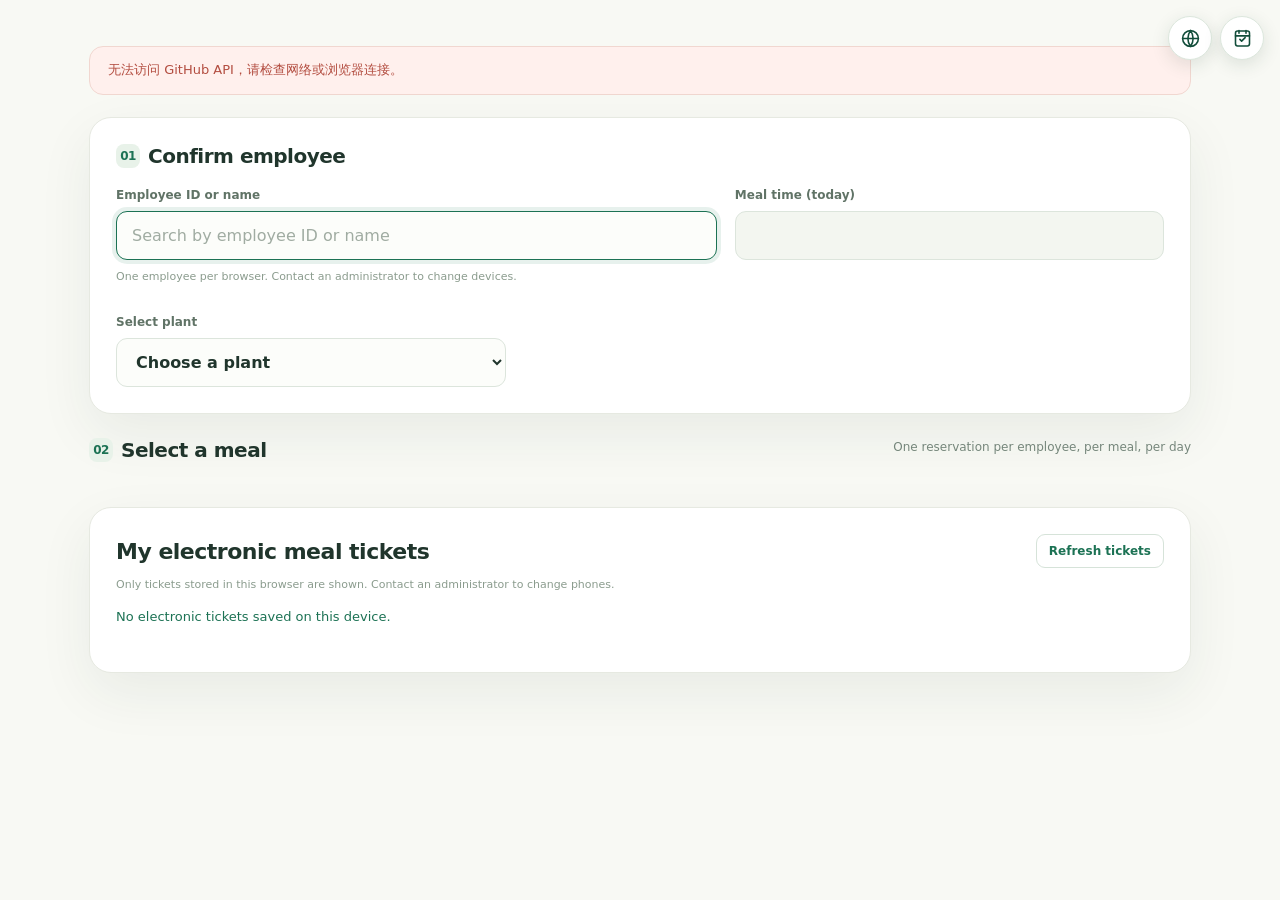
==== commit 38fafd2c: "Add files via upload" ====
--- a/index.html
+++ b/index.html
@@ -36,6 +36,7 @@
           <label class="label" for="employeeInput" data-i18n="employeeId">员工工号或姓名</label>
           <div class="search-wrap"><input id="employeeInput" class="control" type="search" inputmode="search" maxlength="80" autocomplete="off" placeholder="输入工号或员工姓名" aria-autocomplete="list" aria-expanded="false" aria-controls="employeeDropdown"><div id="employeeDropdown" class="dropdown hidden" role="listbox"></div></div>
           <div id="selectedEmployee" class="employee-selected hidden"></div>
+          <p class="tiny-note" data-i18n="deviceNotice">每个浏览器只允许绑定一名员工；换设备请联系管理员。</p>
         </div>
         <div><label class="label" for="mealDate" data-i18n="mealDate">用餐时间（当天）</label><input id="mealDate" type="text" class="control fixed-date" readonly aria-readonly="true"></div>
         <div class="plant-field"><label class="label" for="plantSelect" data-i18n="plantLabel">选择 Plant</label>
@@ -59,10 +60,31 @@
       <h2 id="ticketOverlayTitle"></h2>
       <div id="ticketCode" class="ticket-big-code"></div>
       <p id="ticketDetails" class="ticket-details"></p>
+      <div id="ticketEmployee" class="ticket-employee" aria-label="员工信息">
+        <div class="ticket-employee-row"><span id="ticketEmployeeNameLabel">员工姓名</span><strong id="ticketEmployeeName"></strong></div>
+        <div class="ticket-employee-row"><span id="ticketEmployeeIdLabel">员工工号</span><strong id="ticketEmployeeId"></strong></div>
+      </div>
+      <!-- V14.5: two real, separately animated ticket pieces, never a success badge. -->
+      <div id="ticketTear" class="ticket-tear hidden" aria-hidden="true">
+        <div id="ticketTearUpper" class="ticket-tear-half ticket-tear-upper">
+          <span class="ticket-tear-glyph" aria-hidden="true">🎟️</span>
+          <span id="ticketTearNumberLabel" class="ticket-tear-caption"></span>
+          <strong id="ticketTearCode" class="ticket-tear-code"></strong>
+          <div class="ticket-tear-person"><span id="ticketTearNameLabel"></span><strong id="ticketTearName"></strong></div>
+          <div class="ticket-tear-person"><span id="ticketTearIdLabel"></span><strong id="ticketTearId"></strong></div>
+          <div class="ticket-tear-perforation" aria-hidden="true"></div>
+        </div>
+        <div id="ticketTearLower" class="ticket-tear-half ticket-tear-lower">
+          <div class="ticket-tear-perforation" aria-hidden="true"></div>
+          <strong id="ticketTearPlant"></strong>
+          <strong id="ticketTearMeal"></strong>
+          <span class="ticket-tear-lower-icon" aria-hidden="true">✦ ✦ ✦</span>
+        </div>
+      </div>
       <div id="ticketSlide" class="ticket-slide" role="slider" tabindex="0" aria-valuemin="0" aria-valuemax="100" aria-valuenow="0" aria-label="滑动撕票">
         <span id="ticketSlideKnob" class="ticket-slide-knob">❯❯</span><span id="ticketSlideHint" class="ticket-slide-hint"></span>
       </div>
-      <div id="ticketVisual" class="ticket-visual hidden"><div id="ticketSymbol" class="ticket-symbol"></div><div id="ticketSeconds" class="ticket-seconds"></div><div id="ticketCountdown" class="ticket-countdown"></div></div>
+      <div id="ticketVisual" class="ticket-visual hidden"><span id="ticketMarkerLabel" class="ticket-marker-label" data-i18n="ticketMarkerLabel">随机动态标识</span><div id="ticketSymbol" class="ticket-symbol"></div><div id="ticketSeconds" class="ticket-seconds"></div><div id="ticketCountdown" class="ticket-countdown"></div></div>
       <p id="ticketOverlayStatus" class="ticket-overlay-status" role="status" aria-live="polite"></p>
     </div>
   </div>
--- a/styles.css
+++ b/styles.css
@@ -175,6 +175,12 @@
 .ticket-screen h2 { color:inherit; font-size:clamp(25px,6vw,48px); font-weight:900; margin:0; }
 .ticket-big-code { font-size:clamp(21px,5vw,39px); letter-spacing:1px; font-weight:900; font-variant-numeric:tabular-nums; overflow-wrap:anywhere; }
 .ticket-details {font-weight:650;font-size:clamp(16px,3vw,23px);margin:0;}
+.ticket-employee {width:min(520px,100%);padding:13px 18px;border-radius:15px;background:rgba(255,255,255,.15);border:1px solid rgba(255,255,255,.28);display:grid;gap:9px;text-align:left;}
+.ticket-employee-row {display:grid;grid-template-columns:minmax(74px,auto) minmax(0,1fr);gap:14px;align-items:start;line-height:1.5;}
+.ticket-employee-row span {font-size:clamp(13px,2.5vw,16px);color:rgba(255,255,255,.85);white-space:nowrap;}
+.ticket-employee-row strong {font-size:clamp(15px,3vw,21px);font-weight:850;overflow-wrap:anywhere;}
+.ticket-marker-label {font-size:clamp(13px,3vw,17px);font-weight:650;color:rgba(255,255,255,.90);}
+@media(max-width:400px){.ticket-employee{padding:12px 14px}.ticket-employee-row{gap:9px;grid-template-columns:72px minmax(0,1fr)}}
 .ticket-overlay-status {max-width:500px;line-height:1.55;font-size:15px;margin-top:6px;}
 .ticket-slide { width:min(460px,100%); height:80px; border-radius:999px; padding:6px; position:relative; display:flex; align-items:center; background:#ffffff26; border:1px solid #ffffff90; touch-action:none; user-select:none; -webkit-user-select:none; cursor:grab; overflow:hidden; }
 .ticket-slide-knob { position:absolute;left:6px;display:grid;place-items:center;width:66px;height:66px;border-radius:50%;background:#fff;color:#17694e;font-weight:900;font-size:22px;box-shadow:0 6px 24px #0003; z-index:1; will-change:transform; }
@@ -204,3 +210,53 @@
   .eticket-stat-grid {gap:6px;}
   .eticket-stat-grid>div {padding:12px 5px;font-size:12px;}
 }
+
+/* V14.5: the two paper pieces use CSS only, with no downloaded artwork.
+   They remain apart during the server write and disappear before success. */
+.ticket-screen.is-tearing { background:#304552; }
+.ticket-screen.is-tearing #ticketMainIcon,
+.ticket-screen.is-tearing #ticketCode,
+.ticket-screen.is-tearing #ticketDetails,
+.ticket-screen.is-tearing #ticketEmployee { display:none; }
+.ticket-tear { width:min(460px,calc(100% - 38px)); max-width:100%; display:flex; flex-direction:column; align-items:stretch; isolation:isolate; margin:12px auto; filter:drop-shadow(0 16px 13px #0b22287a); }
+.ticket-tear.hidden { display:none !important; }
+.ticket-tear-half { position:relative; box-sizing:border-box; width:100%; background:linear-gradient(145deg,#fffdf4,#f0ecdc); color:#273d3f; padding:18px 24px; display:flex; flex-direction:column; align-items:center; justify-content:center; gap:8px; backface-visibility:hidden; transform:translate3d(0,0,0) rotate(0deg); }
+.ticket-tear-upper { min-height:195px; padding-bottom:24px; border-radius:15px 15px 0 0; z-index:2;
+  clip-path:polygon(0 0,100% 0,100% calc(100% - 9px),97.5% 100%,95% calc(100% - 9px),92.5% 100%,90% calc(100% - 9px),87.5% 100%,85% calc(100% - 9px),82.5% 100%,80% calc(100% - 9px),77.5% 100%,75% calc(100% - 9px),72.5% 100%,70% calc(100% - 9px),67.5% 100%,65% calc(100% - 9px),62.5% 100%,60% calc(100% - 9px),57.5% 100%,55% calc(100% - 9px),52.5% 100%,50% calc(100% - 9px),47.5% 100%,45% calc(100% - 9px),42.5% 100%,40% calc(100% - 9px),37.5% 100%,35% calc(100% - 9px),32.5% 100%,30% calc(100% - 9px),27.5% 100%,25% calc(100% - 9px),22.5% 100%,20% calc(100% - 9px),17.5% 100%,15% calc(100% - 9px),12.5% 100%,10% calc(100% - 9px),7.5% 100%,5% calc(100% - 9px),2.5% 100%,0 calc(100% - 9px)); }
+.ticket-tear-lower { min-height:145px; padding-top:24px; border-radius:0 0 15px 15px; z-index:1; margin-top:-1px;
+  clip-path:polygon(0 9px,2.5% 0,5% 9px,7.5% 0,10% 9px,12.5% 0,15% 9px,17.5% 0,20% 9px,22.5% 0,25% 9px,27.5% 0,30% 9px,32.5% 0,35% 9px,37.5% 0,40% 9px,42.5% 0,45% 9px,47.5% 0,50% 9px,52.5% 0,55% 9px,57.5% 0,60% 9px,62.5% 0,65% 9px,67.5% 0,70% 9px,72.5% 0,75% 9px,77.5% 0,80% 9px,82.5% 0,85% 9px,87.5% 0,90% 9px,92.5% 0,95% 9px,97.5% 0,100% 9px,100% 100%,0 100%); }
+.ticket-tear-perforation { position:absolute;left:13px;right:13px;height:5px;background:radial-gradient(circle,#9fa49a 1px,transparent 1.5px) left center/11px 5px repeat-x;opacity:.65;pointer-events:none; }
+.ticket-tear-upper .ticket-tear-perforation { bottom:13px; }
+.ticket-tear-lower .ticket-tear-perforation { top:13px; }
+.ticket-tear-glyph { font-size:25px;line-height:1; }
+.ticket-tear-caption { font-size:12px;letter-spacing:.08em;color:#667572; }
+.ticket-tear-code { font-size:clamp(19px,4.7vw,30px);overflow-wrap:anywhere;font-variant-numeric:tabular-nums; }
+.ticket-tear-person { width:100%;display:flex;gap:12px;align-items:start;justify-content:space-between;font-size:clamp(12px,3.1vw,16px);line-height:1.4; }
+.ticket-tear-person span { flex:0 0 auto;color:#62726c; }
+.ticket-tear-person strong { overflow-wrap:anywhere;min-width:0;text-align:right; }
+.ticket-tear-lower strong { font-size:clamp(18px,4.5vw,25px);overflow-wrap:anywhere; }
+.ticket-tear-lower-icon { color:#9aa69b;font-size:20px;letter-spacing:.7em;padding-left:.7em; }
+.ticket-tear.is-animating .ticket-tear-upper { animation:ticket-tear-upper .74s cubic-bezier(.18,.76,.25,1) forwards; }
+.ticket-tear.is-animating .ticket-tear-lower { animation:ticket-tear-lower .74s cubic-bezier(.18,.76,.25,1) forwards; }
+.ticket-tear.is-separated .ticket-tear-upper { animation:none;transform:translate3d(-34px,-33px,0) rotate(-7deg); }
+.ticket-tear.is-separated .ticket-tear-lower { animation:none;transform:translate3d(34px,33px,0) rotate(7deg); }
+@keyframes ticket-tear-upper { 0%,15% {transform:translate3d(0,0,0) rotate(0)} 35% {transform:translate3d(-8px,-5px,0) rotate(-1.6deg)} 100% {transform:translate3d(-34px,-33px,0) rotate(-7deg)} }
+@keyframes ticket-tear-lower { 0%,15% {transform:translate3d(0,0,0) rotate(0)} 35% {transform:translate3d(7px,6px,0) rotate(1.4deg)} 100% {transform:translate3d(34px,33px,0) rotate(7deg)} }
+@media(max-width:380px) {
+  .ticket-tear {width:calc(100% - 28px);}
+  .ticket-tear-half {padding-left:14px;padding-right:14px;}
+  .ticket-tear-upper {min-height:180px;}
+  .ticket-tear-lower {min-height:120px;}
+}
+@media(prefers-reduced-motion:reduce) {
+  .ticket-tear.is-animating .ticket-tear-upper,
+  .ticket-tear.is-animating .ticket-tear-lower {animation:none;}
+  .ticket-tear.is-separated .ticket-tear-upper {transform:translate(-12px,-12px) rotate(-2deg);}
+  .ticket-tear.is-separated .ticket-tear-lower {transform:translate(12px,12px) rotate(2deg);}
+}
+
+/* V14.6 - device binding admin guidance */
+.device-admin-box{margin:20px 0 24px;padding:20px;border:1px solid #dce9df;border-radius:15px;background:#f6faf6}
+.device-admin-box h3{margin-top:0;color:#184e3d}
+.device-admin-box .lookup-row{margin:12px 0}
+@media(max-width:600px){.device-admin-box{padding:14px}.device-admin-box .lookup-row{display:flex;flex-wrap:wrap}.device-admin-box .lookup-row input{min-width:0;flex:1 1 190px}}
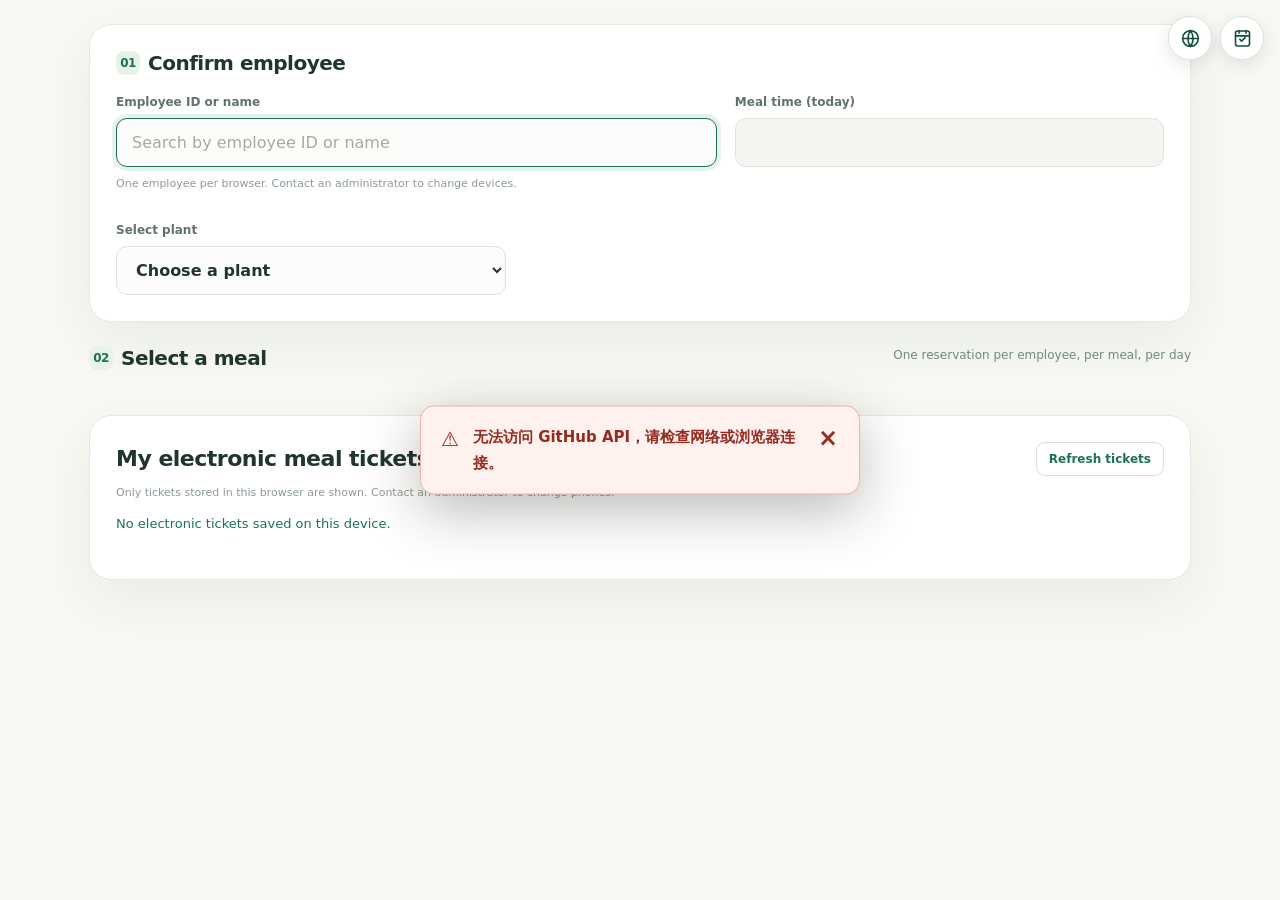
==== commit 5f53f179: "Add files via upload" ====
--- a/index.html
+++ b/index.html
@@ -28,7 +28,6 @@
   </nav>
   <main class="shell main compact-main">
     <div id="demoHint" class="notice hidden" data-i18n="demoNotice">🧪 演示模式：数据仅保存在当前浏览器，不会写入正式系统。</div>
-    <div id="globalStatus" class="notice hidden" role="status" aria-live="polite"></div>
     <section class="panel" aria-labelledby="employeeTitle">
       <div class="panel-head"><h2 class="section-title" id="employeeTitle"><span class="step">01</span><span data-i18n="employeeSection">确认员工信息</span></h2></div>
       <div class="fields">
@@ -88,6 +87,6 @@
       <p id="ticketOverlayStatus" class="ticket-overlay-status" role="status" aria-live="polite"></p>
     </div>
   </div>
-  <div id="toast" class="toast" role="status"></div>
+  <div id="toast" class="toast" role="status" aria-live="polite" aria-atomic="true"><span id="toastText" class="toast-text"></span><button id="toastDismiss" type="button" class="toast-dismiss" aria-label="关闭">×</button></div>
   <script src="./config.js"></script><script type="module" src="./staff.js"></script>
 </body></html>
--- a/styles.css
+++ b/styles.css
@@ -1,5 +1,7 @@
 :root{--ink:#20352c;--muted:#75867b;--green:#1c7254;--green-dark:#124d3a;--line:#e6e9e1;--cream:#f8f9f4;--white:#fff;--gold:#c7a36e;--red:#b74f46;--shadow:0 20px 55px rgba(29,62,43,.07)}
-*{box-sizing:border-box}html{scroll-behavior:smooth}body{margin:0;color:var(--ink);font-family:Inter,"PingFang SC","Microsoft YaHei",system-ui,sans-serif;background:var(--cream);-webkit-font-smoothing:antialiased}button,input,select{font:inherit}button{cursor:pointer}button:disabled{opacity:.55;cursor:not-allowed}a{color:inherit;text-decoration:none}.shell{max-width:1150px;margin:0 auto;padding:0 24px}.topbar{height:76px;display:flex;justify-content:space-between;align-items:center;border-bottom:1px solid rgba(33,71,50,.09);gap:15px}.logo{display:flex;align-items:center;gap:12px;font-weight:850;letter-spacing:-.5px;font-size:20px}.logo-mark{display:grid;place-items:center;height:40px;width:40px;border-radius:13px;background:var(--green-dark);color:#fff;font-size:20px}.logo small{display:block;font-size:10px;font-weight:650;letter-spacing:2px;color:var(--muted);margin-top:1px}.topnav{display:flex;gap:10px;align-items:center}.navlink{font-size:13px;font-weight:700;border:1px solid var(--line);padding:10px 15px;border-radius:100px;background:#fff}.navlink:hover{border-color:var(--green);color:var(--green)}.main{padding-top:35px;padding-bottom:70px}.eyebrow{text-transform:uppercase;letter-spacing:2.1px;font-size:11px;font-weight:850;color:var(--green)}h1,h2,h3,p{margin-top:0}h1{font-size:clamp(30px,5vw,49px);letter-spacing:-1.4px;line-height:1.15;margin-bottom:15px}h2{font-size:22px;letter-spacing:-.5px}.lead{line-height:1.85;color:#687c70;font-size:14px}.hero{background:linear-gradient(118deg,#e9f1e7 0%,#f8f7ee 70%);border:1px solid #e1e9dc;border-radius:25px;display:grid;grid-template-columns:1.5fr 1fr;padding:34px 40px;gap:22px;overflow:hidden;position:relative;min-height:232px}.hero:after{content:"";position:absolute;width:270px;height:270px;border-radius:100%;border:38px solid rgba(204,173,112,.16);right:-90px;top:-135px;pointer-events:none}.hero h1{position:relative;z-index:1}.hero-art{display:flex;justify-content:flex-end;align-items:center;font-size:103px;position:relative;z-index:1;filter:drop-shadow(0 14px 12px rgba(30,80,42,.13))}.hero .lead{max-width:570px;margin:0}.notice{margin:22px 0;padding:13px 18px;border-radius:14px;background:#edf4eb;color:#46745b;border:1px solid #d9e8d9;font-size:13px;line-height:1.6}.notice.error{background:#fff0ed;border-color:#f1d7d0;color:#b34d40}.notice.hidden,.hidden{display:none!important}.panel{background:var(--white);border:1px solid var(--line);border-radius:22px;box-shadow:var(--shadow);padding:26px}.panel-head{display:flex;justify-content:space-between;align-items:flex-start;gap:12px;margin-bottom:20px}.step{display:inline-flex;align-items:center;justify-content:center;width:24px;height:24px;border-radius:8px;background:#e8f2e9;color:var(--green);font-size:12px;font-weight:900;margin-right:8px}.section-title{display:flex;align-items:center;font-size:20px;margin:0}.hint{color:var(--muted);font-size:12px;line-height:1.6}.fields{display:grid;grid-template-columns:1.4fr 1fr;gap:18px}.label{font-size:12px;color:#607366;font-weight:750;display:block;margin-bottom:9px}.control{width:100%;height:49px;border:1px solid #dce5dc;background:#fcfdfa;border-radius:11px;color:var(--ink);padding:0 15px;outline:none;transition:box-shadow .2s,border-color .2s}.control:focus{border-color:var(--green);box-shadow:0 0 0 4px #1c72541a}.control::placeholder{color:#a0aca2}.search-wrap{position:relative}.dropdown{position:absolute;z-index:30;top:calc(100% + 5px);left:0;right:0;border-radius:13px;border:1px solid var(--line);background:#fff;box-shadow:0 15px 50px #253d2c26;max-height:260px;overflow-y:auto}.dropdown-item{display:flex;justify-content:space-between;gap:8px;padding:13px 15px;cursor:pointer;border-bottom:1px solid #f0f2ed;font-size:13px}.dropdown-item:hover,.dropdown-item.active{background:#edf6ef}.dropdown-item span{font-weight:800;color:var(--green)}.dropdown-item small{color:#74867d}.dropdown-message{padding:16px;color:var(--muted);font-size:12px}.employee-selected{background:#eaf5ec;border:1px solid #d2e9d9;margin-top:13px;padding:11px 14px;border-radius:11px;color:var(--green-dark);font-size:13px;display:flex;gap:9px;align-items:center;justify-content:space-between}.employee-selected button{background:none;border:0;font-size:12px;color:var(--green);text-decoration:underline}.tiny-note{font-size:11px;color:#8b9c8e;margin-top:8px;line-height:1.7}.section-margin{margin-top:24px}.meal-grid{display:grid;grid-template-columns:repeat(3,minmax(0,1fr));gap:15px;margin-top:20px}.meal-card{background:#fff;border:1px solid var(--line);padding:22px;border-radius:19px;min-height:231px;display:flex;flex-direction:column;transition:border .2s,transform .2s}.meal-card:hover{border-color:#bdcfc0;transform:translateY(-2px)}.meal-card.disabled{background:#f9f9f6;opacity:.68}.meal-top{display:flex;align-items:center;justify-content:space-between;gap:8px;margin-bottom:15px}.meal-emoji{font-size:35px}.pill{font-size:10px;font-weight:800;border-radius:99px;padding:6px 9px;background:#e8f3e8;color:#327452}.pill.lock{background:#f0f0ea;color:#788477}.meal-card h3{font-size:22px;margin:0 0 4px}.meal-card .subtitle{font-size:12px;color:var(--muted);margin-bottom:16px}.meal-time{font-size:13px;color:#51695b;font-weight:650;margin-bottom:16px}.action{padding:12px 18px;border:0;border-radius:11px;background:var(--green);color:#fff;font-size:13px;font-weight:800;transition:background .2s}.action:hover{background:var(--green-dark)}.action.ghost{background:#ebf3eb;color:var(--green)}.action.secondary{background:#fff;border:1px solid #d6e3d9;color:var(--green)}.action.danger{background:#fff1ef;border:1px solid #f6d4cf;color:#af4239}.action.small{padding:9px 12px;font-size:12px;border-radius:9px}.meal-card .action{margin-top:auto;width:100%}.status{font-size:13px;line-height:1.65;margin-top:11px;min-height:20px;color:var(--green)}.status.error{color:var(--red)}.lookup-panel{margin-top:25px}.lookup-head{display:flex;justify-content:space-between;align-items:center;gap:12px}.lookup-head h2{margin:0}.lookup-row{display:flex;gap:11px;margin-top:18px}.lookup-row .control{flex:1;min-width:0}.reservation-list{display:grid;gap:12px;margin-top:18px}.res-item{display:grid;grid-template-columns:1fr auto;gap:10px;padding:16px 18px;background:#f8faf6;border:1px solid #e5ece3;border-radius:13px}.res-item strong{font-size:14px}.res-item small{display:block;color:var(--muted);margin-top:7px;font-size:12px;line-height:1.7}.code{font-size:19px;color:var(--green);font-weight:900;letter-spacing:1px;font-variant-numeric:tabular-nums}.res-item .code{align-self:center}.footer{padding:27px 0 34px;border-top:1px solid var(--line);display:flex;gap:12px;justify-content:space-between;color:#8da096;font-size:11px}.modal-backdrop{position:fixed;inset:0;background:rgba(15,33,24,.54);z-index:100;display:none;align-items:center;justify-content:center;padding:20px}.modal-backdrop.on{display:flex}.modal{width:min(100%,470px);border-radius:24px;background:#fff;box-shadow:0 30px 80px #091d1644;padding:30px;position:relative}.modal .x{position:absolute;right:18px;top:14px;border:0;background:#f1f4ee;border-radius:100%;width:32px;height:32px;font-size:20px;color:#60816b}.confirm-icon{font-size:44px;margin:0 0 13px}.modal h2{margin:0 0 10px}.modal-desc{line-height:1.9;color:#678071;font-size:13px}.modal-detail{margin:18px 0;background:#f3f7f1;border-radius:12px;padding:16px;font-size:14px;line-height:2}.modal-detail strong{color:var(--green)}.modal-actions{display:flex;gap:10px;margin-top:18px}.modal-actions .action{flex:1}.toast{position:fixed;z-index:200;bottom:23px;left:50%;transform:translateX(-50%);background:var(--green-dark);color:#fff;padding:13px 22px;border-radius:14px;box-shadow:0 12px 35px #001d1640;max-width:min(500px,90vw);font-size:13px;display:none}.toast.show{display:block}
+*{box-sizing:border-box}html{scroll-behavior:smooth}body{margin:0;color:var(--ink);font-family:Inter,"PingFang SC","Microsoft YaHei",system-ui,sans-serif;background:var(--cream);-webkit-font-smoothing:antialiased}button,input,select{font:inherit}button{cursor:pointer}button:disabled{opacity:.55;cursor:not-allowed}a{color:inherit;text-decoration:none}.shell{max-width:1150px;margin:0 auto;padding:0 24px}.topbar{height:76px;display:flex;justify-content:space-between;align-items:center;border-bottom:1px solid rgba(33,71,50,.09);gap:15px}.logo{display:flex;align-items:center;gap:12px;font-weight:850;letter-spacing:-.5px;font-size:20px}.logo-mark{display:grid;place-items:center;height:40px;width:40px;border-radius:13px;background:var(--green-dark);color:#fff;font-size:20px}.logo small{display:block;font-size:10px;font-weight:650;letter-spacing:2px;color:var(--muted);margin-top:1px}.topnav{display:flex;gap:10px;align-items:center}.navlink{font-size:13px;font-weight:700;border:1px solid var(--line);padding:10px 15px;border-radius:100px;background:#fff}.navlink:hover{border-color:var(--green);color:var(--green)}.main{padding-top:35px;padding-bottom:70px}.eyebrow{text-transform:uppercase;letter-spacing:2.1px;font-size:11px;font-weight:850;color:var(--green)}h1,h2,h3,p{margin-top:0}h1{font-size:clamp(30px,5vw,49px);letter-spacing:-1.4px;line-height:1.15;margin-bottom:15px}h2{font-size:22px;letter-spacing:-.5px}.lead{line-height:1.85;color:#687c70;font-size:14px}.hero{background:linear-gradient(118deg,#e9f1e7 0%,#f8f7ee 70%);border:1px solid #e1e9dc;border-radius:25px;display:grid;grid-template-columns:1.5fr 1fr;padding:34px 40px;gap:22px;overflow:hidden;position:relative;min-height:232px}.hero:after{content:"";position:absolute;width:270px;height:270px;border-radius:100%;border:38px solid rgba(204,173,112,.16);right:-90px;top:-135px;pointer-events:none}.hero h1{position:relative;z-index:1}.hero-art{display:flex;justify-content:flex-end;align-items:center;font-size:103px;position:relative;z-index:1;filter:drop-shadow(0 14px 12px rgba(30,80,42,.13))}.hero .lead{max-width:570px;margin:0}.notice{margin:22px 0;padding:13px 18px;border-radius:14px;background:#edf4eb;color:#46745b;border:1px solid #d9e8d9;font-size:13px;line-height:1.6}.notice.error{background:#fff0ed;border-color:#f1d7d0;color:#b34d40}.notice.hidden,.hidden{display:none!important}.panel{background:var(--white);border:1px solid var(--line);border-radius:22px;box-shadow:var(--shadow);padding:26px}.panel-head{display:flex;justify-content:space-between;align-items:flex-start;gap:12px;margin-bottom:20px}.step{display:inline-flex;align-items:center;justify-content:center;width:24px;height:24px;border-radius:8px;background:#e8f2e9;color:var(--green);font-size:12px;font-weight:900;margin-right:8px}.section-title{display:flex;align-items:center;font-size:20px;margin:0}.hint{color:var(--muted);font-size:12px;line-height:1.6}.fields{display:grid;grid-template-columns:1.4fr 1fr;gap:18px}.label{font-size:12px;color:#607366;font-weight:750;display:block;margin-bottom:9px}.control{width:100%;height:49px;border:1px solid #dce5dc;background:#fcfdfa;border-radius:11px;color:var(--ink);padding:0 15px;outline:none;transition:box-shadow .2s,border-color .2s}.control:focus{border-color:var(--green);box-shadow:0 0 0 4px #1c72541a}.control::placeholder{color:#a0aca2}.search-wrap{position:relative}.dropdown{position:absolute;z-index:30;top:calc(100% + 5px);left:0;right:0;border-radius:13px;border:1px solid var(--line);background:#fff;box-shadow:0 15px 50px #253d2c26;max-height:260px;overflow-y:auto}.dropdown-item{display:flex;justify-content:space-between;gap:8px;padding:13px 15px;cursor:pointer;border-bottom:1px solid #f0f2ed;font-size:13px}.dropdown-item:hover,.dropdown-item.active{background:#edf6ef}.dropdown-item span{font-weight:800;color:var(--green)}.dropdown-item small{color:#74867d}.dropdown-message{padding:16px;color:var(--muted);font-size:12px}.employee-selected{background:#eaf5ec;border:1px solid #d2e9d9;margin-top:13px;padding:11px 14px;border-radius:11px;color:var(--green-dark);font-size:13px;display:flex;gap:9px;align-items:center;justify-content:space-between}.employee-selected button{background:none;border:0;font-size:12px;color:var(--green);text-decoration:underline}.tiny-note{font-size:11px;color:#8b9c8e;margin-top:8px;line-height:1.7}.section-margin{margin-top:24px}.meal-grid{display:grid;grid-template-columns:repeat(3,minmax(0,1fr));gap:15px;margin-top:20px}.meal-card{background:#fff;border:1px solid var(--line);padding:22px;border-radius:19px;min-height:231px;display:flex;flex-direction:column;transition:border .2s,transform .2s}.meal-card:hover{border-color:#bdcfc0;transform:translateY(-2px)}.meal-card.disabled{background:#f9f9f6;opacity:.68}.meal-top{display:flex;align-items:center;justify-content:space-between;gap:8px;margin-bottom:15px}.meal-emoji{font-size:35px}.pill{font-size:10px;font-weight:800;border-radius:99px;padding:6px 9px;background:#e8f3e8;color:#327452}.pill.lock{background:#f0f0ea;color:#788477}.meal-card h3{font-size:22px;margin:0 0 4px}.meal-card .subtitle{font-size:12px;color:var(--muted);margin-bottom:16px}.meal-time{font-size:13px;color:#51695b;font-weight:650;margin-bottom:16px}.action{padding:12px 18px;border:0;border-radius:11px;background:var(--green);color:#fff;font-size:13px;font-weight:800;transition:background .2s}.action:hover{background:var(--green-dark)}.action.ghost{background:#ebf3eb;color:var(--green)}.action.secondary{background:#fff;border:1px solid #d6e3d9;color:var(--green)}.action.danger{background:#fff1ef;border:1px solid #f6d4cf;color:#af4239}.action.small{padding:9px 12px;font-size:12px;border-radius:9px}.meal-card .action{margin-top:auto;width:100%}.status{font-size:13px;line-height:1.65;margin-top:11px;min-height:20px;color:var(--green)}.status.error{color:var(--red)}.lookup-panel{margin-top:25px}.lookup-head{display:flex;justify-content:space-between;align-items:center;gap:12px}.lookup-head h2{margin:0}.lookup-row{display:flex;gap:11px;margin-top:18px}.lookup-row .control{flex:1;min-width:0}.reservation-list{display:grid;gap:12px;margin-top:18px}.res-item{display:grid;grid-template-columns:1fr auto;gap:10px;padding:16px 18px;background:#f8faf6;border:1px solid #e5ece3;border-radius:13px}.res-item strong{font-size:14px}.res-item small{display:block;color:var(--muted);margin-top:7px;font-size:12px;line-height:1.7}.code{font-size:19px;color:var(--green);font-weight:900;letter-spacing:1px;font-variant-numeric:tabular-nums}.res-item .code{align-self:center}.footer{padding:27px 0 34px;border-top:1px solid var(--line);display:flex;gap:12px;justify-content:space-between;color:#8da096;font-size:11px}.modal-backdrop{position:fixed;inset:0;background:rgba(15,33,24,.54);z-index:100;display:none;align-items:center;justify-content:center;padding:20px}.modal-backdrop.on{display:flex}.modal{width:min(100%,470px);border-radius:24px;background:#fff;box-shadow:0 30px 80px #091d1644;padding:30px;position:relative}.modal .x{position:absolute;right:18px;top:14px;border:0;background:#f1f4ee;border-radius:100%;width:32px;height:32px;font-size:20px;color:#60816b}.confirm-icon{font-size:44px;margin:0 0 13px}.modal h2{margin:0 0 10px}.modal-desc{line-height:1.9;color:#678071;font-size:13px}.modal-detail{margin:18px 0;background:#f3f7f1;border-radius:12px;padding:16px;font-size:14px;line-height:2}.modal-detail strong{color:var(--green)}.modal-actions{display:flex;gap:10px;margin-top:18px}.modal-actions .action{flex:1}.toast{position:fixed;z-index:2500;bottom:calc(23px + env(safe-area-inset-bottom, 0px));left:50%;transform:translateX(-50%);background:var(--green-dark);color:#fff;padding:13px 22px;border-radius:14px;box-shadow:0 12px 35px #001d1640;max-width:min(500px,90vw);font-size:13px;line-height:1.55;display:none;overflow-wrap:anywhere}.toast.show{display:flex;align-items:flex-start;gap:14px}.toast-text{min-width:0}.toast-dismiss{display:none;flex:none;border:0;border-radius:8px;background:transparent;color:inherit;font-size:24px;font-weight:650;line-height:1;padding:1px 3px;cursor:pointer}.toast-dismiss:focus-visible{outline:2px solid currentColor;outline-offset:2px}.toast.error{top:50%;bottom:auto;transform:translate(-50%,-50%);width:max-content;max-width:min(440px,calc(100vw - 32px));max-height:min(70vh,520px);overflow-y:auto;padding:18px 18px 18px 20px;background:#fff1ed;color:#952b20;border:1px solid #edafa5;box-shadow:0 16px 56px #26190f4d;font-size:15px;font-weight:650;line-height:1.7}.toast.error::before{content:'⚠';font-size:20px;line-height:1.4;flex:none}.toast.error .toast-dismiss{display:block}
+@media(max-width:480px){.toast.error{max-width:calc(100vw - 32px);padding:16px;font-size:14px}}
+@media(prefers-reduced-motion:reduce){.toast{animation:none!important}}
 /* Admin */
 .admin-shell{max-width:1240px}.admin-heading{display:flex;align-items:flex-start;justify-content:space-between;gap:20px;padding:34px 0 25px}.admin-heading h1{font-size:34px;margin:8px 0 8px}.flex{display:flex;align-items:center;gap:10px;flex-wrap:wrap}.muted{font-size:12px;color:var(--muted)}.stats{display:grid;grid-template-columns:repeat(4,1fr);gap:14px}.stat-card{background:#fff;border-radius:16px;border:1px solid var(--line);padding:20px}.stat-card .num{font-size:31px;font-weight:850;color:var(--green-dark);margin:9px 0 3px}.tabs{display:flex;gap:8px;margin:24px 0 18px;border-bottom:1px solid var(--line);padding-bottom:10px;overflow-x:auto}.tab{border:0;border-radius:10px;padding:11px 19px;background:transparent;color:#728779;font-weight:800;white-space:nowrap}.tab.active{background:#e5f0e6;color:var(--green)}.tab-panel{display:none}.tab-panel.active{display:block}.filters-admin{display:grid;grid-template-columns:1fr 1fr 1fr 1fr auto;gap:10px;align-items:end;margin-bottom:17px}.filter-field .label{margin-bottom:6px}.filter-field .control{height:42px}.table-scroll{overflow-x:auto}.data-table{border-collapse:collapse;width:100%;font-size:13px}.data-table th{color:#819287;font-size:11px;text-align:left;font-weight:800;background:#f7faf6;white-space:nowrap}.data-table th,.data-table td{padding:14px 12px;border-bottom:1px solid #edf0eb}.data-table td{white-space:nowrap}.data-table tr:hover td{background:#fafcf9}.data-table .id-cell{font-weight:800;color:var(--green);letter-spacing:.5px}.table-head{display:flex;align-items:center;justify-content:space-between;gap:10px;margin-bottom:17px}.admin-empty{text-align:center;padding:42px 0;color:var(--muted);font-size:13px}.upload-zone{display:grid;place-items:center;min-height:145px;text-align:center;border:2px dashed #ccded0;border-radius:15px;background:#f9fcf7;cursor:pointer;padding:16px}.upload-zone input{display:none}.upload-zone strong{display:block;margin:7px 0;font-size:15px}.upload-zone small{color:var(--muted)}.roster-split{display:grid;grid-template-columns:1fr 1.15fr;gap:20px}.tip-list{color:#6b8171;font-size:13px;line-height:2}.radio-row{display:flex;align-items:center;gap:16px;margin:15px 0;font-size:13px}.radio-row label{display:flex;gap:5px;align-items:center;cursor:pointer}.config-grid{display:grid;grid-template-columns:repeat(3,minmax(0,1fr));gap:14px;margin:18px 0}.config-card{border:1px solid var(--line);border-radius:17px;padding:19px;background:#fcfdfb}.config-card h3{margin-bottom:7px}.times{display:grid;grid-template-columns:1fr 1fr;gap:10px;margin-top:18px}.times input{min-width:0}.toggle-line{display:flex;gap:9px;align-items:center;margin-top:15px;font-size:13px;font-weight:700}.advanced{display:grid;grid-template-columns:1fr 1fr;gap:15px;margin-top:20px}.login-bg{min-height:calc(100vh - 77px);display:grid;place-items:center;padding:35px 20px}.login-panel{width:100%;max-width:430px}.login-panel h1{font-size:30px}.login-panel .control{margin:8px 0 16px}.login-panel .action{width:100%}.admin-row-actions{display:flex;gap:7px}.desktop-only{display:initial}.mobile-reservations{display:none}.admin-entries{gap:10px}.admin-entry{padding:16px;border:1px solid var(--line);border-radius:14px}.admin-entry .item-head{display:flex;justify-content:space-between;gap:10px}.admin-entry .item-meta{font-size:12px;color:var(--muted);margin:9px 0;line-height:1.9}.admin-entry .action{margin-top:5px}
 @media(max-width:850px){.meal-grid{grid-template-columns:repeat(2,minmax(0,1fr))}.stats{grid-template-columns:repeat(2,minmax(0,1fr))}.filters-admin{grid-template-columns:repeat(2,1fr)}.roster-split{grid-template-columns:1fr}.hero-art{font-size:77px}.hero{grid-template-columns:1.65fr 1fr}.config-grid{grid-template-columns:1fr 1fr}}
